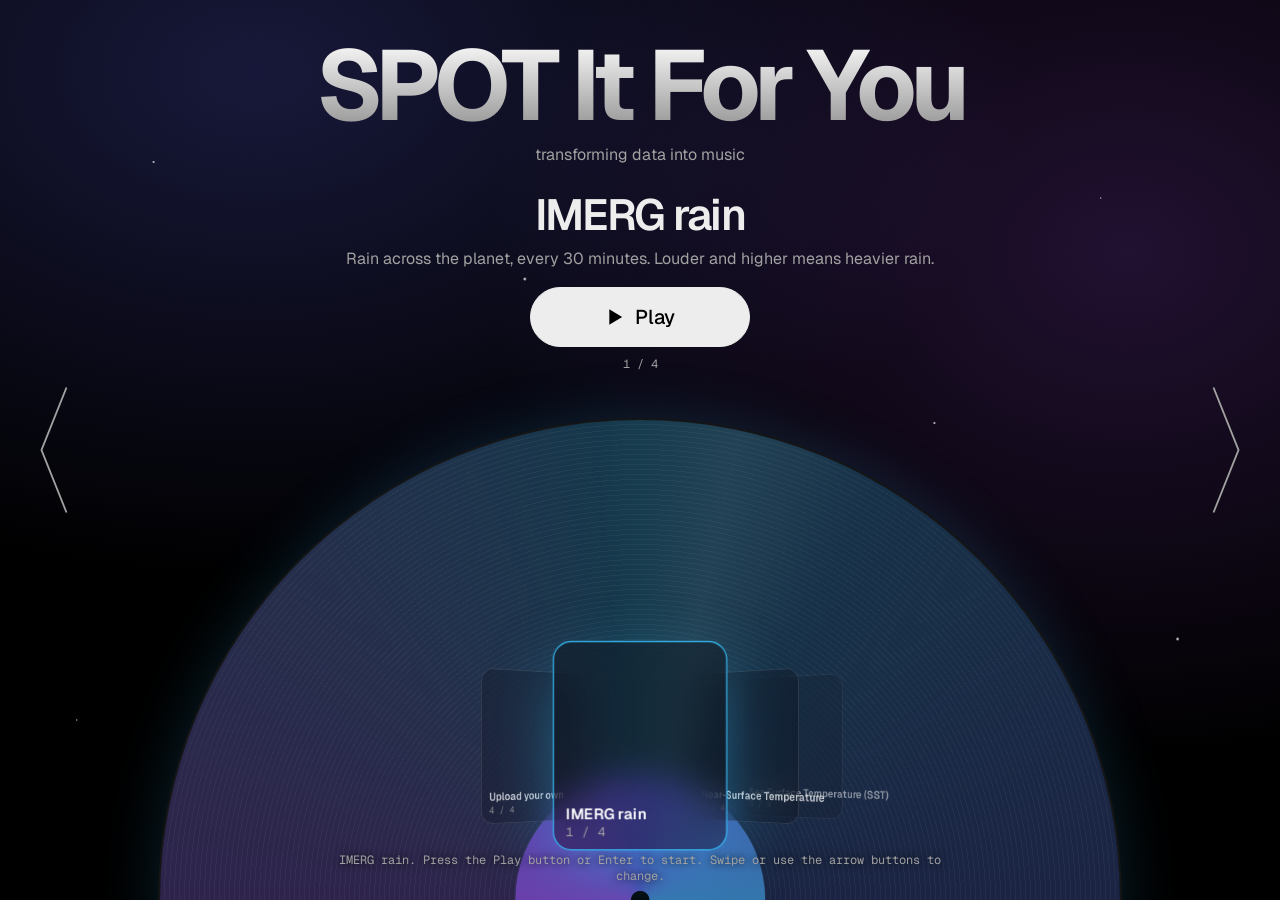
==== index.html @ 0029b4b9 "carousel" ====
<!DOCTYPE html>
<html lang="en">
<head>
<meta charset="utf-8">
<meta name="viewport" content="width=device-width, initial-scale=1, viewport-fit=cover">
<title>SPOT It For You</title>
<link rel="preconnect" href="https://fonts.googleapis.com">
<link href="https://fonts.googleapis.com/css2?family=Geist:wght@400;500;600;700&family=Geist+Mono:wght@400;500&display=swap" rel="stylesheet">
<link rel="stylesheet" href="style.css">
</head>
<body>
<div class="sky" aria-hidden="true"></div>
<div class="glow" aria-hidden="true"></div>

<!-- Title and preset name live in ONE block, so they always scale together -->
<div id="top" class="top">
  <header class="head">
    <h1>SPOT It For You</h1>
    <p class="tag">transforming data into music</p>
    <h2 id="pTitle"></h2>
  </header>
  <section id="blurb" class="blurb" aria-label="Selected preset">
    <p id="pDesc"></p>
    <button id="start" type="button" class="btn pri big"><svg width="20" height="20" viewBox="0 0 14 14" fill="currentColor" aria-hidden="true"><path d="M3 1.5v11l9-5.5z"/></svg> Play</button>
    <p class="mono" id="pIdx"></p>
  </section>

  <!-- Only shown on the last card (Upload your own) -->
  <section id="source" class="src glass" aria-label="Your own data">
    <select id="preset" hidden></select>
    <label for="videoUrl">Video link</label>
    <input id="videoUrl" type="url" placeholder="assets/video.mp4">
    <label for="file">Or a file</label>
    <input id="file" type="file" accept="video/*">
    <details><summary>Legends</summary><div id="legendRows"></div><button id="addLegend" type="button" class="btn">Add legend</button></details>
    <button id="load" type="button" class="btn pri">Load</button>
  </section>
</div>

<button id="prev" type="button" class="arrow l" aria-label="Previous preset"><svg viewBox="0 0 40 120" aria-hidden="true"><polyline points="30,10 10,60 30,110"/></svg></button>
<button id="next" type="button" class="arrow r" aria-label="Next preset"><svg viewBox="0 0 40 120" aria-hidden="true"><polyline points="10,10 30,60 10,110"/></svg></button>

<div id="flow" class="flow" role="group" aria-label="Presets"></div>

<!-- Desktop: .panel is invisible to layout (display: contents), children sit at the sides.
     Phone: .panel is the one scrolling area under the frozen title. -->
<div id="panel" class="panel">

  <section class="stage" aria-label="Player">
    <div class="art">
      <figure><figcaption class="mono">What the sound hears</figcaption>
        <canvas id="map" role="img" aria-label="Grid of detected values, described in the information card"></canvas></figure>
      <figure><figcaption class="mono">Source</figcaption>
        <div class="vwrap"><video id="video" muted playsinline></video>
          <div id="vtop" class="ov dim"></div><div id="vbot" class="ov dim"></div><div id="vcol" class="ov"></div></div></figure>
    </div>
    <input id="seek" type="range" min="0" max="1000" value="0" aria-label="Seek in video">
    <div class="ctl">
      <button id="back" type="button" class="btn" aria-label="Back to the menu">&larr; Back</button>
      <button id="key" type="button" class="btn">Sound key</button>
      <button id="play" type="button" class="btn pri" disabled><svg width="14" height="14" viewBox="0 0 14 14" fill="currentColor" aria-hidden="true"><path d="M3 1.5v11l9-5.5z"/></svg> Play</button>
      <button id="describe" type="button" class="btn">Describe</button>
    </div>
  </section>

  <!-- Phone only: visible copy of the status text, scrolls with the page -->
  <p id="liveVis" class="mono" aria-hidden="true"></p>

  <!-- Left: settings (slides away while music plays) -->
  <aside id="config" class="side slide glass" aria-label="Settings">
    <h3 class="mono">Settings</h3>
    <label for="mode">Bands</label><select id="mode"></select>
    <label for="rate">Speed</label><select id="rate"><option value="0.5">Slow</option><option value="1" selected>Normal</option><option value="2">Fast</option></select>
    <label for="volume">Volume</label><input id="volume" type="range" min="0" max="1" step="0.05" value="0.7">
    <label for="notes">Most notes per column</label><input id="notes" type="number" min="1" max="5">
    <label class="check"><input id="invert" type="checkbox"> Flip pitch</label>
  </aside>

  <!-- Right: legend first, then information (slides away while music plays) -->
  <div class="side rcol slide">
    <aside id="info-legends" class="glass card" aria-label="Legend"><h3 class="mono">Legend</h3><div id="legendView"></div></aside>
    <aside id="info" class="glass card" aria-label="Information">
      <section id="info-now"><h3 class="mono">Now</h3><p id="now">Nothing yet</p></section>
      <section id="info-stats"><h3 class="mono">This sweep</h3><p id="stats">Not analysed yet.</p></section>
      <section id="info-bands"><h3 class="mono">Bands</h3>
        <table><caption class="sr">Latest sweep, by latitude band</caption><tbody id="bandTable"></tbody></table></section>
    </aside>
  </div>

</div>

<div class="disc" aria-hidden="true"><div class="spin"><span class="label"></span></div></div>
<div id="live" role="status" aria-live="polite">Not loaded yet.</div>

<script src="config.js"></script>
<script src="app.js"></script>
</body>
</html>
---- style.css ----
/* Global variables: change the look here. --a --b --c follow the legend. --pulse and --pi follow the pixel playing. */
:root{
  --bg:#000;--fg:#ededed;--mute:#a1a1a1;--line:#2a2a2a;--glass:rgba(6,6,10,.32);
  --a:#38bdf8;--b:#6366f1;--c:#a855f7;--pulse:var(--a);--pi:0;
  --s1:4px;--s2:8px;--s3:16px;--s4:24px;--radius:6px;--side-w:270px;--disc-w:75vw;--disc-speed:40s;--disc-speed-play:14s;
  --title-size:clamp(34px,min(9vw,15vh),130px);--slide:.8s;--ease:cubic-bezier(.22,1,.36,1);--stage-top:24vh;--panel-top:96px;
  --font:"Geist","Geist Sans",Inter,ui-sans-serif,system-ui,sans-serif;--mono:"Geist Mono",ui-monospace,Menlo,monospace}
*{box-sizing:border-box}
[hidden]{display:none!important}
html,body{height:100%;margin:0;overflow:hidden}
body{background:var(--bg);color:var(--fg);font:14px/1.5 var(--font);-webkit-font-smoothing:antialiased}
p,h1,h2,h3,figure{margin:0}
.mono{font-family:var(--mono);font-size:12px;color:var(--mute)}
.sr{position:absolute;left:-9999px}
:focus-visible{outline:2px solid var(--a);outline-offset:2px}

.sky{position:fixed;inset:0;z-index:0;background:
  radial-gradient(1.5px 1.5px at 12% 18%,#fff,transparent),radial-gradient(1px 1px at 27% 62%,#fff,transparent),
  radial-gradient(2px 2px at 41% 31%,#fff,transparent),radial-gradient(1px 1px at 58% 12%,#fff,transparent),
  radial-gradient(1.5px 1.5px at 73% 47%,#fff,transparent),radial-gradient(1px 1px at 86% 22%,#fff,transparent),
  radial-gradient(2px 2px at 92% 71%,#fff,transparent),radial-gradient(1px 1px at 6% 80%,#fff,transparent),
  radial-gradient(1.5px 1.5px at 64% 83%,#fff,transparent),radial-gradient(1px 1px at 35% 90%,#fff,transparent),
  radial-gradient(60vw 40vw at 20% 8%,color-mix(in srgb,var(--b) 24%,transparent),transparent),
  radial-gradient(50vw 40vw at 88% 28%,color-mix(in srgb,var(--c) 20%,transparent),transparent),var(--bg)}
/* flashes with the color and strength of the pixel that is playing */
.glow{position:fixed;inset:0;z-index:1;pointer-events:none;background:radial-gradient(90vw 70vh at 50% 100%,var(--pulse),transparent 70%);opacity:calc(var(--pi) * .6);transition:opacity .2s}

/* ===== TITLE BLOCK: app name + preset name + description in one box ===== */
.panel{display:contents}
.top{position:fixed;top:50%;left:0;right:0;z-index:4;display:flex;flex-direction:column;align-items:center;text-align:center;padding:0 var(--s3);pointer-events:none;transform:translateY(-50%);transition:top var(--slide) var(--ease),transform var(--slide) var(--ease)}
/* playing: pin to the top with head room (the menu is vertically centered) */
.playing .top{top:calc(max(28px,4vh) + env(safe-area-inset-top,0px));transform:none}
.top>*{pointer-events:auto}
.head h1{font-size:var(--title-size);white-space:nowrap;line-height:1;font-weight:700;letter-spacing:-.06em;background:linear-gradient(180deg,#fff,#8f8f8f);-webkit-background-clip:text;background-clip:text;color:transparent;transition:font-size var(--slide) var(--ease)}
.head .tag{margin-top:var(--s2);color:var(--mute);font-size:clamp(13px,1.5vw,16px);max-height:3em;transition:opacity .4s,max-height var(--slide) var(--ease),margin var(--slide)}
.head h2{margin-top:var(--s4);font-size:clamp(22px,min(3.4vw,6vh),48px);font-weight:600;letter-spacing:-.04em;line-height:1.1;transition:font-size var(--slide) var(--ease),margin var(--slide) var(--ease),opacity .5s,transform .5s var(--ease)}
.blurb{width:min(640px,86vw);margin:var(--s1) auto 0;max-height:22em;overflow:hidden;padding:4px;transition:opacity .5s,max-height var(--slide) var(--ease),transform .5s var(--ease),margin var(--slide)}
.blurb #pDesc{color:var(--mute);font-size:clamp(13px,1.5vw,16px)}
.blurb #pIdx{margin-top:var(--s2)}
.btn.big{height:60px;min-width:220px;padding:0 36px;margin-top:var(--s3);border-radius:999px;font-size:20px;display:inline-flex;align-items:center;justify-content:center;gap:10px}
body.upload .btn.big{display:none}
.top.swap h2,.top.swap .blurb{opacity:0;transform:translateY(8px)}
/* while playing: the title block shrinks, description + big button vanish */
.playing .head h1{font-size:30px}
.playing .head .tag{opacity:0;max-height:0;margin:0}
.playing .head h2{font-size:26px;margin-top:var(--s1)}
.playing .blurb{opacity:0;max-height:0;margin:0;padding:0;visibility:hidden;transition:opacity .4s,max-height var(--slide) var(--ease),visibility 0s linear .5s}

kbd{font:12px var(--mono);border:1px solid var(--line);border-radius:var(--s1);padding:1px 6px;margin:0 var(--s1);background:#0a0a0a;color:var(--fg)}

.arrow{position:fixed;top:50%;z-index:4;width:56px;height:150px;padding:0;border:0;background:none;color:var(--mute);cursor:pointer;transform:translateY(-50%);transition:color .2s,transform .3s var(--ease),opacity .5s}
.arrow svg{width:100%;height:100%;fill:none;stroke:currentColor;stroke-width:1.5}
.arrow.l{left:2vw}.arrow.r{right:2vw}
.arrow:hover{color:var(--a);background:none}
.arrow.l:hover{transform:translate(-8px,-50%)}.arrow.r:hover{transform:translate(8px,-50%)}
.playing .arrow{opacity:0;visibility:hidden;pointer-events:none}

/* ===== GLASS CARDS (tighter spacing, more opaque) ===== */
.glass{background:var(--glass);backdrop-filter:blur(18px);-webkit-backdrop-filter:blur(18px);border:1px solid rgba(255,255,255,.08);border-radius:12px}
/* side panels: vertically centered, cropped to the screen, scrollable */
.side{position:fixed;top:50%;z-index:4;width:var(--side-w);display:flex;flex-direction:column;gap:6px;padding:12px;max-height:calc(100vh - 190px);max-height:calc(100dvh - 190px);overflow-y:auto;overscroll-behavior:contain;scrollbar-width:thin}
.rcol{padding:0;background:none;gap:var(--s2);right:var(--s4)}
#config{left:var(--s4);--from:-120%}
.rcol{--from:120%}
.slide{transform:translate(var(--from),-50%);opacity:0;visibility:hidden;transition:transform var(--slide) var(--ease),opacity var(--slide) var(--ease),visibility 0s linear var(--slide)}
.playing .slide{transform:translate(0,-50%);opacity:1;visibility:visible;transition-delay:.15s,.15s,0s}
/* music running: settings, legend and info slide away so the glow is clear. Paused: they slide back. */
.playing.running .slide{transform:translate(var(--from),-50%);opacity:0;visibility:hidden;transition-delay:0s,0s,var(--slide)}
.card{padding:12px;flex-shrink:0}
.card section{margin-bottom:var(--s1)}
.card section:last-child{margin-bottom:0}
.card h3,#config h3{font-weight:500;margin-bottom:var(--s1)}
table{width:100%;border-collapse:collapse}
th,td{border-top:1px solid var(--line);padding:3px 0;text-align:left;vertical-align:top;font-size:12px}
th{padding-right:var(--s2);color:var(--mute);font-weight:500;white-space:nowrap}
.orig{width:100%;max-height:44px;object-fit:contain;display:block;border:1px solid var(--line);border-radius:var(--radius);margin-top:var(--s1);background:#000}
.strip{width:100%;height:16px;display:block;margin-top:var(--s1)}
#legendView p{font-size:12px;color:var(--mute);margin-top:var(--s1)}

/* upload card lives inside the title block, so the whole group is centered together */
.src{display:none;width:min(520px,86vw);margin-top:var(--s4);padding:var(--s3);text-align:left}
body.upload:not(.playing) .src{display:block}
body.upload:not(.playing) .top{max-height:100dvh;overflow-y:auto}

label{display:block;color:var(--mute);font-size:12px;margin-top:6px}
input,select,button{font:inherit;color:var(--fg);background:#0a0a0a;border:1px solid var(--line);border-radius:var(--radius);height:36px;padding:0 var(--s2);transition:border-color .15s,background .15s}
select,input[type=url],input[type=text],input[type=number],input[type=file]{width:100%}
input[type=file]{padding:6px var(--s2);font-size:12px}
input[type=range]{padding:0;border:0;height:20px;background:none;accent-color:var(--a);width:100%}
input[type=checkbox]{height:auto;width:auto;accent-color:var(--a);margin-right:var(--s2)}
.check{display:flex;align-items:center}
select:hover,input:hover,.btn:hover{border-color:#6b6b6b}
.btn{cursor:pointer;font-weight:500;padding:0 var(--s3)}
.btn:hover{background:#1a1a1a}
.btn:disabled{opacity:.4;cursor:default}
.pri{background:#ededed;color:#000;border-color:#ededed}
.pri:hover{background:#fff;border-color:#fff}
details{border:1px solid var(--line);border-radius:var(--radius);padding:var(--s2);margin:var(--s2) 0}
summary{cursor:pointer;color:var(--mute);font-size:12px}
.legend{display:grid;grid-template-columns:1fr 1fr;gap:var(--s1) var(--s2);margin-top:var(--s2);padding-top:var(--s2);border-top:1px solid var(--line)}
.legend label{margin:0}
.legend .f.wide,.legend button{grid-column:1/-1}
.legend input,.legend select{height:30px;font-size:12px}
#load{width:100%;margin-top:var(--s2)}

.stage{position:fixed;left:50%;top:50%;z-index:1;width:min(calc(100vw - 2 * (var(--side-w) + 56px)),820px);transform:translate(-50%,calc(-50% + 55vh)) scale(.92);opacity:0;visibility:hidden;
  transition:transform var(--slide) var(--ease),opacity var(--slide) var(--ease),visibility 0s linear var(--slide)}
.playing .stage{z-index:5;transform:translate(-50%,-50%);opacity:1;visibility:visible;transition-delay:.1s,.1s,0s}
.art{display:grid;grid-template-columns:3fr 2fr;gap:var(--s3);align-items:start}
figcaption{margin-bottom:var(--s1)}
video,canvas{width:100%;display:block;background:#000;border:1px solid var(--line);border-radius:var(--radius)}
canvas{image-rendering:pixelated}
.vwrap{position:relative}
.ov{position:absolute;display:none;pointer-events:none}
#vcol{border:3px solid var(--pulse);border-radius:2px}
.dim{background:rgba(0,0,0,.65)}
#seek{margin-top:var(--s3)}
.ctl{display:flex;align-items:center;justify-content:center;gap:var(--s2);margin-top:var(--s2)}
#play{min-width:120px;display:inline-flex;align-items:center;justify-content:center;gap:var(--s2)}

.disc{position:fixed;left:50%;bottom:0;z-index:2;width:var(--disc-w);aspect-ratio:1;transform:translate(-50%,50%);border-radius:50%}
.spin{position:absolute;inset:0;border-radius:50%;animation:spin var(--disc-speed) linear infinite;
  background:conic-gradient(from 30deg,transparent 0 40%,rgba(255,255,255,.09) 45%,transparent 50% 90%,rgba(255,255,255,.06) 95%,transparent),
  repeating-radial-gradient(circle,rgba(255,255,255,.04) 0 1px,transparent 1px 5px),
  conic-gradient(color-mix(in srgb,var(--a) 28%,#050508),color-mix(in srgb,var(--b) 24%,#050508),color-mix(in srgb,var(--c) 28%,#050508),color-mix(in srgb,var(--a) 28%,#050508));
  box-shadow:0 0 0 2px #151515,0 0 60px color-mix(in srgb,var(--a) 18%,transparent);transition:box-shadow .8s}
.playing .spin{animation-duration:var(--disc-speed-play);transition:box-shadow .2s;
  box-shadow:0 0 0 2px var(--pulse),0 0 calc(70px + var(--pi) * 230px) color-mix(in srgb,var(--pulse) 75%,transparent),0 0 280px color-mix(in srgb,var(--b) 35%,transparent)}
.label{position:absolute;left:50%;top:50%;width:26%;aspect-ratio:1;transform:translate(-50%,-50%);border-radius:50%;
  background:radial-gradient(circle,#000 0 5%,transparent 5.5%),conic-gradient(color-mix(in srgb,var(--b) 70%,#000),color-mix(in srgb,var(--a) 70%,#000),color-mix(in srgb,var(--c) 70%,#000),color-mix(in srgb,var(--b) 70%,#000))}
@keyframes spin{to{transform:rotate(360deg)}}
@media (prefers-reduced-motion:reduce){.spin{animation:none}*{transition-duration:.01s!important}}
#liveVis{display:none}
#live{position:fixed;left:50%;bottom:var(--s3);z-index:6;transform:translateX(-50%);max-width:70vw;text-align:center;font:12px var(--mono);color:var(--mute);text-shadow:0 0 8px #000}

/* ===== PHONE ===== */
@media (max-width:760px){
  :root{--title-size:10vw;--disc-w:125vw;--panel-top:104px}   /* disc = 125% of the screen width */
  .head h2{margin-top:var(--s3);font-size:clamp(22px,6.5vw,30px)}
  .head .tag,.blurb #pDesc{font-size:14px}
  .playing .head h1{font-size:22px}
  .playing .head h2{font-size:20px}
  .btn.big{height:64px;min-width:70vw;font-size:20px}

  /* arrows: smaller, down at disc level */
  .arrow{top:auto;bottom:12vw;width:40px;height:90px;transform:none}
  .arrow.l{left:3vw}.arrow.r{right:3vw}
  .arrow.l:hover,.arrow.r:hover{transform:none}

  .src{width:88vw;margin-top:var(--s3)}

  /* the ONE scrolling area. Background and title stay frozen.
     Order: player, status text, legend, settings, info. */
  .panel{display:flex;flex-direction:column;gap:var(--s2);position:fixed;z-index:5;left:0;right:0;top:var(--panel-top);bottom:0;
    overflow-y:auto;-webkit-overflow-scrolling:touch;padding:var(--s2) var(--s3) 50vh;
    visibility:hidden;opacity:0;transition:opacity .5s,visibility 0s linear .5s}
  .playing .panel{visibility:visible;opacity:1;transition-delay:.1s,0s}
  .panel .stage,.panel .side{position:static;width:auto;max-height:none;overflow:visible;transform:none!important;opacity:1!important;visibility:inherit!important;transition:none}
  .rcol{display:contents}
  .stage{order:0}#liveVis{order:1}#info-legends{order:2}#config{order:3}#info{order:4}
  .art{grid-template-columns:1fr}

  /* status text: the fixed footer becomes a screen-reader-only region, a visible copy scrolls with the page */
  #live{width:1px;height:1px;overflow:hidden;clip-path:inset(50%);white-space:nowrap;max-width:none}
  #liveVis{display:block;text-align:center;padding:var(--s2) 0}

  /* controls: Back top-left, Play centered, Sound key left, Describe right */
  #back{position:fixed;top:calc(max(12px,1.5vh) + env(safe-area-inset-top,0px));left:12px;z-index:7;height:32px;padding:0 12px;font-size:13px}
  .ctl{display:grid;grid-template-columns:1fr auto 1fr;gap:var(--s2);align-items:center}
  .ctl .btn{height:44px;padding:0 12px}
  #key{justify-self:end}#describe{justify-self:start}
  #play{height:56px;min-width:120px}
}


/* ===== COVERFLOW MENU ===== */
:root{--title-size:clamp(34px,min(8vw,11vh),100px)}
body:not(.playing) .top{top:max(18px,4vh);transform:none}
body.upload:not(.playing) .top{top:50%;transform:translateY(-50%)}   /* upload form stays centered */

.flow{position:fixed;left:0;right:0;bottom:6vh;height:190px;z-index:3;perspective:1100px;pointer-events:none;
  transition:opacity .5s,transform var(--slide) var(--ease),visibility 0s}
.playing .flow,body.upload:not(.playing) .flow{opacity:0;visibility:hidden;transform:translateY(40px)}

.cf{position:absolute;left:50%;top:0;width:150px;height:180px;margin-left:-75px;padding:8px;
  display:flex;flex-direction:column;text-align:left;color:#fff;cursor:pointer;pointer-events:auto;
  background:var(--glass);backdrop-filter:blur(14px);-webkit-backdrop-filter:blur(14px);
  border:1px solid rgba(255,255,255,.14);border-radius:16px;
  transition:transform .7s var(--ease),opacity .5s,border-color .3s,box-shadow .3s}
.cf:hover{background:var(--glass)}
.cf .cover{display:block;flex:1;border-radius:10px;
  background:radial-gradient(circle at 30% 25%,rgba(255,255,255,.35),transparent 45%),
             conic-gradient(from 200deg,var(--c1),var(--c2),var(--c3),var(--c1))}
.cf .lab{display:block;padding:8px 2px 0}
.cf strong{display:block;font-size:13px;font-weight:600;line-height:1.2;
  white-space:nowrap;overflow:hidden;text-overflow:ellipsis}
.cf small{display:block;font:11px var(--mono);color:var(--mute)}
.cf.on{border-color:var(--a);box-shadow:0 20px 60px -10px color-mix(in srgb,var(--a) 50%,transparent)}

@media (max-width:760px){
  .flow{bottom:16vw;height:150px}
  .cf{width:120px;height:145px;margin-left:-60px}
}
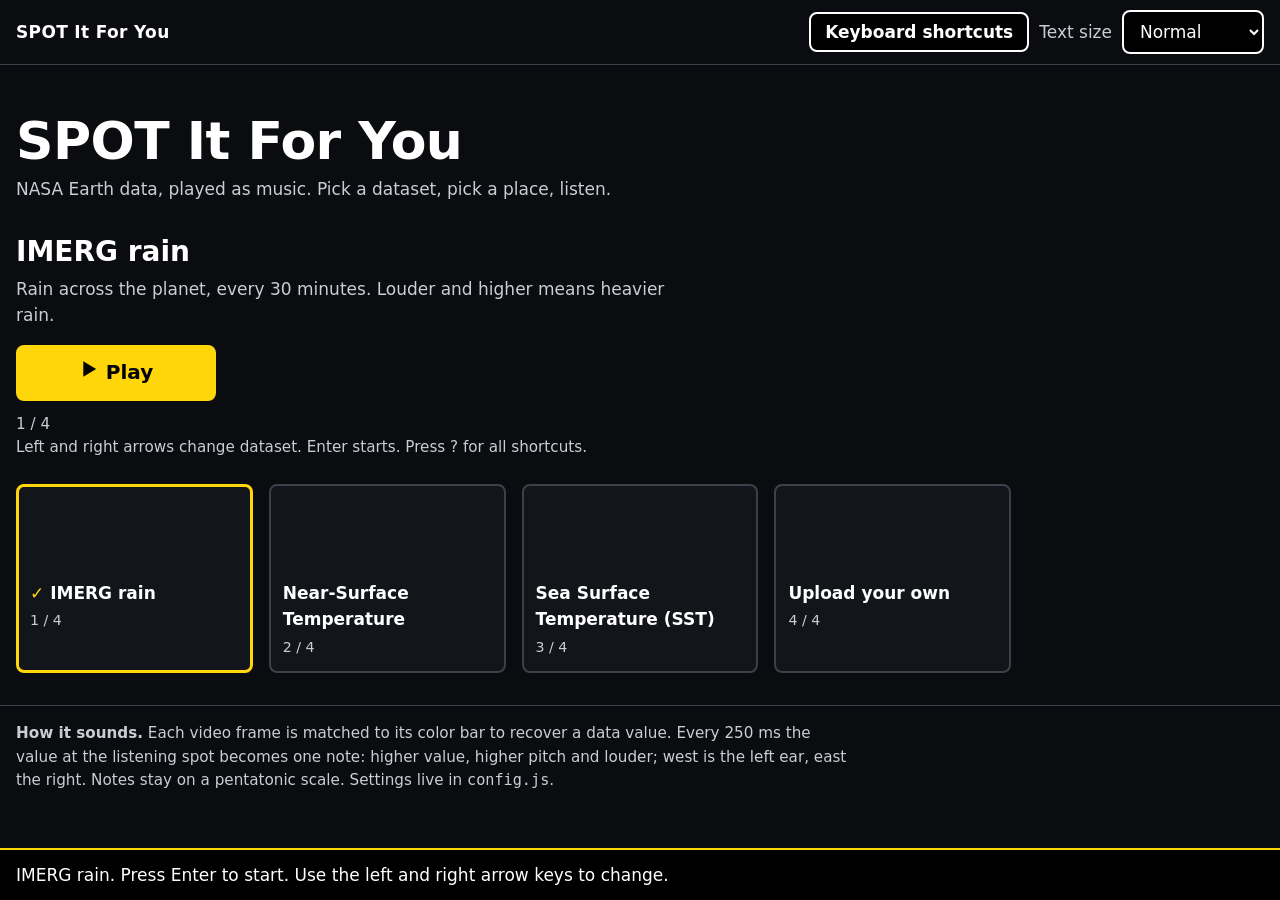
==== commit b7714635: "last updateeeee" ====
--- a/index.html
+++ b/index.html
@@ -4,95 +4,159 @@
 <meta charset="utf-8">
 <meta name="viewport" content="width=device-width, initial-scale=1, viewport-fit=cover">
 <title>SPOT It For You</title>
-<link rel="preconnect" href="https://fonts.googleapis.com">
-<link href="https://fonts.googleapis.com/css2?family=Geist:wght@400;500;600;700&family=Geist+Mono:wght@400;500&display=swap" rel="stylesheet">
 <link rel="stylesheet" href="style.css">
 </head>
 <body>
-<div class="sky" aria-hidden="true"></div>
-<div class="glow" aria-hidden="true"></div>
+<a class="skip" href="#main">Skip to main content</a>
+<div class="bar">
+  <span class="brand">SPOT It For You</span>
+  <div class="tools">
+    <button id="helpBtn" type="button" class="btn sm" aria-keyshortcuts="?">Keyboard shortcuts</button>
+    <label for="size">Text size</label>
+    <select id="size"><option value="100">Normal</option><option value="125">Large</option><option value="150">Extra large</option><option value="175">Largest</option></select>
+  </div>
+</div>
 
-<!-- Title and preset name live in ONE block, so they always scale together -->
+<main id="main" class="wrap">
 <div id="top" class="top">
   <header class="head">
     <h1>SPOT It For You</h1>
-    <p class="tag">transforming data into music</p>
+    <p class="tag">NASA Earth data, played as music. Pick a dataset, pick a place, listen.</p>
     <h2 id="pTitle"></h2>
   </header>
   <section id="blurb" class="blurb" aria-label="Selected preset">
     <p id="pDesc"></p>
-    <button id="start" type="button" class="btn pri big"><svg width="20" height="20" viewBox="0 0 14 14" fill="currentColor" aria-hidden="true"><path d="M3 1.5v11l9-5.5z"/></svg> Play</button>
+    <button id="start" type="button" class="btn pri big"><svg width="20" height="20" viewBox="0 0 14 14" fill="currentColor" aria-hidden="true"><path d="M3 1.5v11l9-5.5z"/></svg> <span id="startLabel">Play</span></button>
     <p class="mono" id="pIdx"></p>
+    <p class="mono">Left and right arrows change dataset. Enter starts. Press ? for all shortcuts.</p>
   </section>
 
-  <!-- Only shown on the last card (Upload your own) -->
-  <section id="source" class="src glass" aria-label="Your own data">
+  <section id="source" class="src glass" aria-label="Upload your own data">
     <select id="preset" hidden></select>
-    <label for="videoUrl">Video link</label>
-    <input id="videoUrl" type="url" placeholder="assets/video.mp4">
-    <label for="file">Or a file</label>
-    <input id="file" type="file" accept="video/*">
-    <details><summary>Legends</summary><div id="legendRows"></div><button id="addLegend" type="button" class="btn">Add legend</button></details>
-    <button id="load" type="button" class="btn pri">Load</button>
+    <h3>Your own data</h3>
+    <label for="file">Video (MP4)</label>
+    <input id="file" type="file" accept="video/mp4,.mp4">
+    <label for="legendFile">Legend image: a picture of the color bar (PNG, JPG, WebP)</label>
+    <input id="legendFile" type="file" accept="image/png,image/jpeg,image/webp,image/gif">
+    <label for="upLabel">What do the colors show?</label>
+    <input id="upLabel" type="text" placeholder="For example: Temperature in Celsius">
+    <div class="two">
+      <div><label for="upMin">Lowest value</label><input id="upMin" type="number" step="any" value="0"></div>
+      <div><label for="upMax">Highest value</label><input id="upMax" type="number" step="any" value="100"></div>
+    </div>
+    <label for="upDir">Where is the lowest value on the color bar?</label>
+    <select id="upDir">
+      <option value="horizontal-lowleft">Left end</option>
+      <option value="horizontal-lowright">Right end</option>
+      <option value="vertical-lowbottom">Bottom end</option>
+      <option value="vertical-lowtop">Top end</option>
+    </select>
+    <details><summary>More</summary>
+      <label for="upScale">Scale</label>
+      <select id="upScale"><option value="linear">Linear</option><option value="log">Logarithmic</option></select>
+    </details>
+    <div class="row">
+      <button id="load" type="button" class="btn pri">Load and continue</button>
+      <button id="cancelForm" type="button" class="btn">Cancel</button>
+    </div>
   </section>
 </div>
-
-<button id="prev" type="button" class="arrow l" aria-label="Previous preset"><svg viewBox="0 0 40 120" aria-hidden="true"><polyline points="30,10 10,60 30,110"/></svg></button>
-<button id="next" type="button" class="arrow r" aria-label="Next preset"><svg viewBox="0 0 40 120" aria-hidden="true"><polyline points="10,10 30,60 10,110"/></svg></button>
+</main>
 
 <div id="flow" class="flow" role="group" aria-label="Presets"></div>
 
-<!-- Desktop: .panel is invisible to layout (display: contents), children sit at the sides.
-     Phone: .panel is the one scrolling area under the frozen title. -->
 <div id="panel" class="panel">
 
   <section class="stage" aria-label="Player">
-    <div class="art">
-      <figure><figcaption class="mono">What the sound hears</figcaption>
-        <canvas id="map" role="img" aria-label="Grid of detected values, described in the information card"></canvas></figure>
-      <figure><figcaption class="mono">Source</figcaption>
-        <div class="vwrap"><video id="video" muted playsinline></video>
-          <div id="vtop" class="ov dim"></div><div id="vbot" class="ov dim"></div><div id="vcol" class="ov"></div></div></figure>
+    <div class="topline">
+      <h2 class="ptitle" id="pTitle2"></h2>
+      <button id="back" type="button" class="btn sm" aria-label="Back to the menu" aria-keyshortcuts="Escape">&larr; Menu <kbd>Esc</kbd></button>
     </div>
+    <figure class="mapfig"><figcaption class="sr">Map. Click it, or focus it and press the arrow keys, to move the listening spot.</figcaption>
+      <canvas id="map" tabindex="0" role="application" aria-label="Listening spot. Use the arrow keys to move it. Press M from anywhere to focus the map."></canvas></figure>
+    <section id="info-now" class="readout"><h3 class="sr">Now</h3><p id="now">Nothing yet</p></section>
     <input id="seek" type="range" min="0" max="1000" value="0" aria-label="Seek in video">
     <div class="ctl">
-      <button id="back" type="button" class="btn" aria-label="Back to the menu">&larr; Back</button>
-      <button id="key" type="button" class="btn">Sound key</button>
-      <button id="play" type="button" class="btn pri" disabled><svg width="14" height="14" viewBox="0 0 14 14" fill="currentColor" aria-hidden="true"><path d="M3 1.5v11l9-5.5z"/></svg> Play</button>
-      <button id="describe" type="button" class="btn">Describe</button>
+      <button id="play" type="button" class="btn pri" disabled aria-keyshortcuts="Space"><svg width="14" height="14" viewBox="0 0 14 14" fill="currentColor" aria-hidden="true"><path d="M3 1.5v11l9-5.5z"/></svg> Play</button>
+      <button id="key" type="button" class="btn" aria-keyshortcuts="K">Sound key <kbd>K</kbd></button>
+      <button id="describe" type="button" class="btn" aria-keyshortcuts="D">Describe <kbd>D</kbd></button>
     </div>
   </section>
 
-  <!-- Phone only: visible copy of the status text, scrolls with the page -->
   <p id="liveVis" class="mono" aria-hidden="true"></p>
 
-  <!-- Left: settings (slides away while music plays) -->
-  <aside id="config" class="side slide glass" aria-label="Settings">
-    <h3 class="mono">Settings</h3>
-    <label for="mode">Bands</label><select id="mode"></select>
-    <label for="rate">Speed</label><select id="rate"><option value="0.5">Slow</option><option value="1" selected>Normal</option><option value="2">Fast</option></select>
-    <label for="volume">Volume</label><input id="volume" type="range" min="0" max="1" step="0.05" value="0.7">
-    <label for="notes">Most notes per column</label><input id="notes" type="number" min="1" max="5">
-    <label class="check"><input id="invert" type="checkbox"> Flip pitch</label>
-  </aside>
+  <div class="rail">
+    <figure class="card"><figcaption>Source video</figcaption>
+      <div class="vwrap"><video id="video" muted playsinline></video>
+        <div id="vtop" class="ov dim"></div><div id="vbot" class="ov dim"></div><div id="vcol" class="ov"></div></div></figure>
 
-  <!-- Right: legend first, then information (slides away while music plays) -->
-  <div class="side rcol slide">
-    <aside id="info-legends" class="glass card" aria-label="Legend"><h3 class="mono">Legend</h3><div id="legendView"></div></aside>
+    <aside id="config" class="glass card" aria-label="Settings">
+      <h3>Settings</h3>
+      <label for="target">Listen to</label>
+      <select id="target">
+        <option value="spot">One place, as long as the video plays</option>
+        <option value="map">The whole map, sweeping west to east</option>
+      </select>
+      <div id="spotOpts">
+        <label for="place">Place</label><select id="place"></select>
+      </div>
+      <div id="mapOpts" hidden>
+        <label for="mode">Bands</label><select id="mode"></select>
+        <label for="notes">Most notes per column</label><input id="notes" type="number" min="1" max="5">
+      </div>
+      <label for="rate">Speed</label><select id="rate"><option value="0.5">Slow</option><option value="1" selected>Normal</option><option value="2">Fast</option></select>
+      <label for="volume">Volume</label><input id="volume" type="range" min="0" max="1" step="0.05" value="0.7">
+      <label class="check"><input id="invert" type="checkbox"> Flip pitch</label>
+    </aside>
+
+    <aside id="info-legends" class="glass card" aria-label="Legend"><h3>Legend</h3><div id="legendView"></div></aside>
     <aside id="info" class="glass card" aria-label="Information">
-      <section id="info-now"><h3 class="mono">Now</h3><p id="now">Nothing yet</p></section>
-      <section id="info-stats"><h3 class="mono">This sweep</h3><p id="stats">Not analysed yet.</p></section>
-      <section id="info-bands"><h3 class="mono">Bands</h3>
-        <table><caption class="sr">Latest sweep, by latitude band</caption><tbody id="bandTable"></tbody></table></section>
+      <section id="info-stats"><h3>This frame</h3><p id="stats">Not analysed yet.</p></section>
+      <section id="info-bands"><h3>Bands</h3>
+        <table><caption class="sr">Latest frame, by latitude band</caption><tbody id="bandTable"></tbody></table></section>
     </aside>
   </div>
-
 </div>
 
-<div class="disc" aria-hidden="true"><div class="spin"><span class="label"></span></div></div>
+<footer class="foot">
+  <p><strong>How it sounds.</strong> Each video frame is matched to its color bar to recover a data value. Every 250 ms the value at the listening spot becomes one note: higher value, higher pitch and louder; west is the left ear, east the right. Notes stay on a pentatonic scale. Settings live in <code>config.js</code>.</p>
+</footer>
+
 <div id="live" role="status" aria-live="polite">Not loaded yet.</div>
+
+<dialog id="help" aria-labelledby="helpTitle">
+  <h2 id="helpTitle">Keyboard shortcuts</h2>
+  <table>
+    <caption class="sr">Shortcuts</caption>
+    <tbody>
+      <tr><th scope="row" colspan="2" class="grp">Menu</th></tr>
+      <tr><td><kbd>&larr;</kbd> <kbd>&rarr;</kbd></td><td>Previous or next dataset</td></tr>
+      <tr><td><kbd>1</kbd> to <kbd>4</kbd></td><td>Jump to a dataset</td></tr>
+      <tr><td><kbd>Enter</kbd> or <kbd>Space</kbd></td><td>Open the player</td></tr>
+      <tr><th scope="row" colspan="2" class="grp">Player</th></tr>
+      <tr><td><kbd>Space</kbd></td><td>Play or pause</td></tr>
+      <tr><td><kbd>&larr;</kbd> <kbd>&rarr;</kbd></td><td>Seek 5 seconds</td></tr>
+      <tr><td><kbd>R</kbd></td><td>Restart from the beginning</td></tr>
+      <tr><td><kbd>K</kbd></td><td>Play the sound key</td></tr>
+      <tr><td><kbd>D</kbd></td><td>Describe this moment</td></tr>
+      <tr><td><kbd>V</kbd></td><td>Switch between one place and whole map</td></tr>
+      <tr><td><kbd>N</kbd> / <kbd>Shift</kbd>+<kbd>N</kbd></td><td>Next or previous named place</td></tr>
+      <tr><td><kbd>I</kbd></td><td>Flip pitch</td></tr>
+      <tr><td><kbd>[</kbd> <kbd>]</kbd></td><td>Slower or faster (restarts playback)</td></tr>
+      <tr><td><kbd>-</kbd> <kbd>=</kbd></td><td>Volume down or up</td></tr>
+      <tr><td><kbd>Esc</kbd></td><td>Back to the menu</td></tr>
+      <tr><th scope="row" colspan="2" class="grp">Map</th></tr>
+      <tr><td><kbd>M</kbd></td><td>Focus the map</td></tr>
+      <tr><td>Arrow keys</td><td>Move the spot 5 degrees (map focused)</td></tr>
+      <tr><td>Click or tap</td><td>Place the spot</td></tr>
+      <tr><td><kbd>?</kbd></td><td>Open or close this list</td></tr>
+    </tbody>
+  </table>
+  <button id="helpClose" type="button" class="btn pri">Close</button>
+</dialog>
 
 <script src="config.js"></script>
 <script src="app.js"></script>
+<script src="ui.js"></script>
 </body>
-</html>+</html>
--- a/style.css
+++ b/style.css
@@ -1,203 +1,118 @@
-/* Global variables: change the look here. --a --b --c follow the legend. --pulse and --pi follow the pixel playing. */
-:root{
-  --bg:#000;--fg:#ededed;--mute:#a1a1a1;--line:#2a2a2a;--glass:rgba(6,6,10,.32);
-  --a:#38bdf8;--b:#6366f1;--c:#a855f7;--pulse:var(--a);--pi:0;
-  --s1:4px;--s2:8px;--s3:16px;--s4:24px;--radius:6px;--side-w:270px;--disc-w:75vw;--disc-speed:40s;--disc-speed-play:14s;
-  --title-size:clamp(34px,min(9vw,15vh),130px);--slide:.8s;--ease:cubic-bezier(.22,1,.36,1);--stage-top:24vh;--panel-top:96px;
-  --font:"Geist","Geist Sans",Inter,ui-sans-serif,system-ui,sans-serif;--mono:"Geist Mono",ui-monospace,Menlo,monospace}
+/* SPOT It For You. High contrast, text first. Tokens live in :root; --pulse follows the pixel playing. */
+:root{--bg:#0a0c0f;--fg:#fff;--mute:#c9ced6;--line:#3a414b;--panel:#12161b;--accent:#ffd60a;--on-accent:#000;
+  --a:#ffd60a;--b:#fff;--c:#fff;--pulse:#ffd60a;--pi:0;--gap:16px;--radius:8px;
+  --font:system-ui,-apple-system,"Segoe UI",Roboto,Arial,sans-serif;--mono:ui-monospace,SFMono-Regular,Menlo,Consolas,monospace}
 *{box-sizing:border-box}
 [hidden]{display:none!important}
-html,body{height:100%;margin:0;overflow:hidden}
-body{background:var(--bg);color:var(--fg);font:14px/1.5 var(--font);-webkit-font-smoothing:antialiased}
+html{font-size:100%}
+body{margin:0;background:var(--bg);color:var(--fg);font:1.0625rem/1.55 var(--font);padding-bottom:5.5rem}
 p,h1,h2,h3,figure{margin:0}
-.mono{font-family:var(--mono);font-size:12px;color:var(--mute)}
 .sr{position:absolute;left:-9999px}
-:focus-visible{outline:2px solid var(--a);outline-offset:2px}
+.skip{position:absolute;left:8px;top:-60px;background:var(--accent);color:var(--on-accent);padding:8px 14px;border-radius:var(--radius);z-index:30;font-weight:700}
+.skip:focus{top:8px}
+:focus-visible{outline:3px solid var(--accent);outline-offset:3px}
+.mono{color:var(--mute);font-size:.95rem}
+code,kbd{font-family:var(--mono)}
+kbd{display:inline-block;min-width:1.6em;padding:0 .4em;border:1px solid var(--mute);border-bottom-width:2px;border-radius:4px;font-size:.85em;text-align:center;background:#000}
+.btn kbd{margin-left:6px}
 
-.sky{position:fixed;inset:0;z-index:0;background:
-  radial-gradient(1.5px 1.5px at 12% 18%,#fff,transparent),radial-gradient(1px 1px at 27% 62%,#fff,transparent),
-  radial-gradient(2px 2px at 41% 31%,#fff,transparent),radial-gradient(1px 1px at 58% 12%,#fff,transparent),
-  radial-gradient(1.5px 1.5px at 73% 47%,#fff,transparent),radial-gradient(1px 1px at 86% 22%,#fff,transparent),
-  radial-gradient(2px 2px at 92% 71%,#fff,transparent),radial-gradient(1px 1px at 6% 80%,#fff,transparent),
-  radial-gradient(1.5px 1.5px at 64% 83%,#fff,transparent),radial-gradient(1px 1px at 35% 90%,#fff,transparent),
-  radial-gradient(60vw 40vw at 20% 8%,color-mix(in srgb,var(--b) 24%,transparent),transparent),
-  radial-gradient(50vw 40vw at 88% 28%,color-mix(in srgb,var(--c) 20%,transparent),transparent),var(--bg)}
-/* flashes with the color and strength of the pixel that is playing */
-.glow{position:fixed;inset:0;z-index:1;pointer-events:none;background:radial-gradient(90vw 70vh at 50% 100%,var(--pulse),transparent 70%);opacity:calc(var(--pi) * .6);transition:opacity .2s}
+/* top bar */
+.bar{display:flex;justify-content:space-between;align-items:center;gap:12px;flex-wrap:wrap;padding:10px var(--gap);max-width:1680px;margin:0 auto;border-bottom:1px solid var(--line)}
+.brand{font-weight:700;letter-spacing:.02em}
+.tools{display:flex;align-items:center;gap:10px;flex-wrap:wrap}
+.tools label{margin:0;font-weight:400;color:var(--mute)}
+.tools select{width:auto}
+.playing .bar{border-bottom:0}
 
-/* ===== TITLE BLOCK: app name + preset name + description in one box ===== */
-.panel{display:contents}
-.top{position:fixed;top:50%;left:0;right:0;z-index:4;display:flex;flex-direction:column;align-items:center;text-align:center;padding:0 var(--s3);pointer-events:none;transform:translateY(-50%);transition:top var(--slide) var(--ease),transform var(--slide) var(--ease)}
-/* playing: pin to the top with head room (the menu is vertically centered) */
-.playing .top{top:calc(max(28px,4vh) + env(safe-area-inset-top,0px));transform:none}
-.top>*{pointer-events:auto}
-.head h1{font-size:var(--title-size);white-space:nowrap;line-height:1;font-weight:700;letter-spacing:-.06em;background:linear-gradient(180deg,#fff,#8f8f8f);-webkit-background-clip:text;background-clip:text;color:transparent;transition:font-size var(--slide) var(--ease)}
-.head .tag{margin-top:var(--s2);color:var(--mute);font-size:clamp(13px,1.5vw,16px);max-height:3em;transition:opacity .4s,max-height var(--slide) var(--ease),margin var(--slide)}
-.head h2{margin-top:var(--s4);font-size:clamp(22px,min(3.4vw,6vh),48px);font-weight:600;letter-spacing:-.04em;line-height:1.1;transition:font-size var(--slide) var(--ease),margin var(--slide) var(--ease),opacity .5s,transform .5s var(--ease)}
-.blurb{width:min(640px,86vw);margin:var(--s1) auto 0;max-height:22em;overflow:hidden;padding:4px;transition:opacity .5s,max-height var(--slide) var(--ease),transform .5s var(--ease),margin var(--slide)}
-.blurb #pDesc{color:var(--mute);font-size:clamp(13px,1.5vw,16px)}
-.blurb #pIdx{margin-top:var(--s2)}
-.btn.big{height:60px;min-width:220px;padding:0 36px;margin-top:var(--s3);border-radius:999px;font-size:20px;display:inline-flex;align-items:center;justify-content:center;gap:10px}
-body.upload .btn.big{display:none}
-.top.swap h2,.top.swap .blurb{opacity:0;transform:translateY(8px)}
-/* while playing: the title block shrinks, description + big button vanish */
-.playing .head h1{font-size:30px}
-.playing .head .tag{opacity:0;max-height:0;margin:0}
-.playing .head h2{font-size:26px;margin-top:var(--s1)}
-.playing .blurb{opacity:0;max-height:0;margin:0;padding:0;visibility:hidden;transition:opacity .4s,max-height var(--slide) var(--ease),visibility 0s linear .5s}
+.wrap{max-width:1680px;margin:0 auto;padding:0 var(--gap)}
+.head{padding-top:clamp(16px,4vw,48px)}
+.head h1{font-size:clamp(2rem,5vw,3.25rem);line-height:1.1;letter-spacing:-.01em}
+.head .tag{color:var(--mute);margin-top:6px;max-width:40rem}
+.head h2{margin-top:calc(var(--gap)*2);font-size:1.75rem;line-height:1.2}
+.blurb{margin-top:8px;max-width:42rem}
+.blurb #pDesc{color:var(--mute)}
+.blurb #pIdx{margin-top:12px}
+.btn.big{margin-top:var(--gap);height:56px;min-width:200px;font-size:1.25rem}
+.playing .top,.playing #flow,.playing .foot{display:none}
+body.form:not(.playing) .blurb,body.form:not(.playing) #flow{display:none}
 
-kbd{font:12px var(--mono);border:1px solid var(--line);border-radius:var(--s1);padding:1px 6px;margin:0 var(--s1);background:#0a0a0a;color:var(--fg)}
+/* menu cards */
+.flow{max-width:1680px;margin:calc(var(--gap)*1.5) auto 0;padding:0 var(--gap);display:grid;grid-template-columns:repeat(auto-fill,minmax(220px,1fr));gap:var(--gap)}
+.cf{display:flex;flex-direction:column;gap:10px;text-align:left;padding:12px;color:var(--fg);background:var(--panel);border:2px solid var(--line);border-radius:var(--radius);cursor:pointer;font:inherit}
+.cf:hover{border-color:#fff}
+.cf.on{border:3px solid var(--accent);padding:11px}
+.cf .cover{display:block;height:72px;border-radius:4px}
+.cf strong{display:block;font-size:1.0625rem}
+.cf.on strong::before{content:"\2713  ";color:var(--accent)}
+.cf small{color:var(--mute)}
 
-.arrow{position:fixed;top:50%;z-index:4;width:56px;height:150px;padding:0;border:0;background:none;color:var(--mute);cursor:pointer;transform:translateY(-50%);transition:color .2s,transform .3s var(--ease),opacity .5s}
-.arrow svg{width:100%;height:100%;fill:none;stroke:currentColor;stroke-width:1.5}
-.arrow.l{left:2vw}.arrow.r{right:2vw}
-.arrow:hover{color:var(--a);background:none}
-.arrow.l:hover{transform:translate(-8px,-50%)}.arrow.r:hover{transform:translate(8px,-50%)}
-.playing .arrow{opacity:0;visibility:hidden;pointer-events:none}
+/* panels, forms */
+.glass,.card{background:var(--panel);border:1px solid var(--line);border-radius:var(--radius)}
+.card{padding:var(--gap)}
+.card section+section{margin-top:var(--gap)}
+h3{font-size:1.125rem;margin-bottom:8px}
+table{width:100%;border-collapse:collapse}
+th,td{border-top:1px solid var(--line);padding:6px 0;text-align:left;vertical-align:top}
+th{padding-right:12px;white-space:nowrap}
+.orig{width:100%;max-height:56px;object-fit:contain;display:block;margin-top:8px;background:#000;border:1px solid var(--line)}
+.strip{width:100%;height:24px;display:block;margin-top:8px}
+#legendView p,.hint{color:var(--mute);margin-top:8px}
+.src{display:none;max-width:34rem;margin-top:var(--gap);padding:var(--gap)}
+body.form:not(.playing) .src{display:block}
+.src .two{display:grid;grid-template-columns:1fr 1fr;gap:var(--gap)}
+.src .row{display:flex;gap:var(--gap);margin-top:var(--gap)}
+.src #load{flex:1}
+label{display:block;margin-top:12px;font-weight:600}
+input,select,button{font:inherit;color:var(--fg);background:#000;border:2px solid #fff;border-radius:var(--radius);min-height:44px;padding:6px 12px}
+select,input[type=text],input[type=number],input[type=file]{width:100%}
+input[type=range]{width:100%;padding:0;border:0;background:none;accent-color:var(--accent);min-height:32px}
+input[type=checkbox]{width:24px;height:24px;min-height:0;accent-color:var(--accent);margin-right:10px}
+.check{display:flex;align-items:center}
+.btn{cursor:pointer;font-weight:700;padding:6px 18px}
+.btn.sm{min-height:40px;padding:4px 14px;font-weight:600}
+.btn:hover{background:#262b33}
+.btn:disabled{opacity:.5;cursor:not-allowed;border-style:dashed}
+.pri{background:var(--accent);color:var(--on-accent);border-color:var(--accent)}
+.pri:hover{background:#fff;border-color:#fff}
+details{border:1px solid var(--line);border-radius:var(--radius);padding:8px;margin-top:12px}
+summary{cursor:pointer;font-weight:600}
 
-/* ===== GLASS CARDS (tighter spacing, more opaque) ===== */
-.glass{background:var(--glass);backdrop-filter:blur(18px);-webkit-backdrop-filter:blur(18px);border:1px solid rgba(255,255,255,.08);border-radius:12px}
-/* side panels: vertically centered, cropped to the screen, scrollable */
-.side{position:fixed;top:50%;z-index:4;width:var(--side-w);display:flex;flex-direction:column;gap:6px;padding:12px;max-height:calc(100vh - 190px);max-height:calc(100dvh - 190px);overflow-y:auto;overscroll-behavior:contain;scrollbar-width:thin}
-.rcol{padding:0;background:none;gap:var(--s2);right:var(--s4)}
-#config{left:var(--s4);--from:-120%}
-.rcol{--from:120%}
-.slide{transform:translate(var(--from),-50%);opacity:0;visibility:hidden;transition:transform var(--slide) var(--ease),opacity var(--slide) var(--ease),visibility 0s linear var(--slide)}
-.playing .slide{transform:translate(0,-50%);opacity:1;visibility:visible;transition-delay:.15s,.15s,0s}
-/* music running: settings, legend and info slide away so the glow is clear. Paused: they slide back. */
-.playing.running .slide{transform:translate(var(--from),-50%);opacity:0;visibility:hidden;transition-delay:0s,0s,var(--slide)}
-.card{padding:12px;flex-shrink:0}
-.card section{margin-bottom:var(--s1)}
-.card section:last-child{margin-bottom:0}
-.card h3,#config h3{font-weight:500;margin-bottom:var(--s1)}
-table{width:100%;border-collapse:collapse}
-th,td{border-top:1px solid var(--line);padding:3px 0;text-align:left;vertical-align:top;font-size:12px}
-th{padding-right:var(--s2);color:var(--mute);font-weight:500;white-space:nowrap}
-.orig{width:100%;max-height:44px;object-fit:contain;display:block;border:1px solid var(--line);border-radius:var(--radius);margin-top:var(--s1);background:#000}
-.strip{width:100%;height:16px;display:block;margin-top:var(--s1)}
-#legendView p{font-size:12px;color:var(--mute);margin-top:var(--s1)}
-
-/* upload card lives inside the title block, so the whole group is centered together */
-.src{display:none;width:min(520px,86vw);margin-top:var(--s4);padding:var(--s3);text-align:left}
-body.upload:not(.playing) .src{display:block}
-body.upload:not(.playing) .top{max-height:100dvh;overflow-y:auto}
-
-label{display:block;color:var(--mute);font-size:12px;margin-top:6px}
-input,select,button{font:inherit;color:var(--fg);background:#0a0a0a;border:1px solid var(--line);border-radius:var(--radius);height:36px;padding:0 var(--s2);transition:border-color .15s,background .15s}
-select,input[type=url],input[type=text],input[type=number],input[type=file]{width:100%}
-input[type=file]{padding:6px var(--s2);font-size:12px}
-input[type=range]{padding:0;border:0;height:20px;background:none;accent-color:var(--a);width:100%}
-input[type=checkbox]{height:auto;width:auto;accent-color:var(--a);margin-right:var(--s2)}
-.check{display:flex;align-items:center}
-select:hover,input:hover,.btn:hover{border-color:#6b6b6b}
-.btn{cursor:pointer;font-weight:500;padding:0 var(--s3)}
-.btn:hover{background:#1a1a1a}
-.btn:disabled{opacity:.4;cursor:default}
-.pri{background:#ededed;color:#000;border-color:#ededed}
-.pri:hover{background:#fff;border-color:#fff}
-details{border:1px solid var(--line);border-radius:var(--radius);padding:var(--s2);margin:var(--s2) 0}
-summary{cursor:pointer;color:var(--mute);font-size:12px}
-.legend{display:grid;grid-template-columns:1fr 1fr;gap:var(--s1) var(--s2);margin-top:var(--s2);padding-top:var(--s2);border-top:1px solid var(--line)}
-.legend label{margin:0}
-.legend .f.wide,.legend button{grid-column:1/-1}
-.legend input,.legend select{height:30px;font-size:12px}
-#load{width:100%;margin-top:var(--s2)}
-
-.stage{position:fixed;left:50%;top:50%;z-index:1;width:min(calc(100vw - 2 * (var(--side-w) + 56px)),820px);transform:translate(-50%,calc(-50% + 55vh)) scale(.92);opacity:0;visibility:hidden;
-  transition:transform var(--slide) var(--ease),opacity var(--slide) var(--ease),visibility 0s linear var(--slide)}
-.playing .stage{z-index:5;transform:translate(-50%,-50%);opacity:1;visibility:visible;transition-delay:.1s,.1s,0s}
-.art{display:grid;grid-template-columns:3fr 2fr;gap:var(--s3);align-items:start}
-figcaption{margin-bottom:var(--s1)}
-video,canvas{width:100%;display:block;background:#000;border:1px solid var(--line);border-radius:var(--radius)}
-canvas{image-rendering:pixelated}
+/* player: the map takes about 70 percent of the width, everything else sits in a rail */
+.panel{display:none;max-width:1680px;margin:0 auto;padding:0 var(--gap);gap:var(--gap);grid-template-columns:minmax(0,7fr) minmax(300px,3fr);align-items:start}
+.playing .panel{display:grid}
+.stage{grid-column:1}
+.rail{grid-column:2;display:flex;flex-direction:column;gap:var(--gap)}
+.topline{display:flex;justify-content:space-between;align-items:center;gap:var(--gap);margin-bottom:10px}
+.ptitle{font-size:1.375rem;line-height:1.2}
+.mapfig canvas{width:100%;aspect-ratio:2/1;max-height:calc(100vh - 260px);object-fit:contain;display:block;background:#000;border:2px solid var(--line);border-radius:4px;image-rendering:pixelated;cursor:crosshair}
+.mapfig canvas:focus-visible{outline-offset:2px}
+.readout{margin-top:10px;padding:10px 14px;border-left:4px solid var(--pulse);background:var(--panel);border-radius:0 var(--radius) var(--radius) 0}
+.readout #now{font-size:1.25rem;line-height:1.4}
+figcaption{font-weight:600;margin-bottom:6px}
+video{width:100%;display:block;background:#000;border:1px solid var(--line);border-radius:4px}
 .vwrap{position:relative}
 .ov{position:absolute;display:none;pointer-events:none}
-#vcol{border:3px solid var(--pulse);border-radius:2px}
+#vcol{border:3px solid var(--pulse);outline:2px solid #fff}
 .dim{background:rgba(0,0,0,.65)}
-#seek{margin-top:var(--s3)}
-.ctl{display:flex;align-items:center;justify-content:center;gap:var(--s2);margin-top:var(--s2)}
-#play{min-width:120px;display:inline-flex;align-items:center;justify-content:center;gap:var(--s2)}
+#seek{margin-top:var(--gap)}
+.ctl{display:flex;flex-wrap:wrap;gap:10px;margin-top:8px}
+#play{min-width:150px;height:56px;font-size:1.25rem;display:inline-flex;align-items:center;justify-content:center;gap:8px}
+#liveVis{display:none}
 
-.disc{position:fixed;left:50%;bottom:0;z-index:2;width:var(--disc-w);aspect-ratio:1;transform:translate(-50%,50%);border-radius:50%}
-.spin{position:absolute;inset:0;border-radius:50%;animation:spin var(--disc-speed) linear infinite;
-  background:conic-gradient(from 30deg,transparent 0 40%,rgba(255,255,255,.09) 45%,transparent 50% 90%,rgba(255,255,255,.06) 95%,transparent),
-  repeating-radial-gradient(circle,rgba(255,255,255,.04) 0 1px,transparent 1px 5px),
-  conic-gradient(color-mix(in srgb,var(--a) 28%,#050508),color-mix(in srgb,var(--b) 24%,#050508),color-mix(in srgb,var(--c) 28%,#050508),color-mix(in srgb,var(--a) 28%,#050508));
-  box-shadow:0 0 0 2px #151515,0 0 60px color-mix(in srgb,var(--a) 18%,transparent);transition:box-shadow .8s}
-.playing .spin{animation-duration:var(--disc-speed-play);transition:box-shadow .2s;
-  box-shadow:0 0 0 2px var(--pulse),0 0 calc(70px + var(--pi) * 230px) color-mix(in srgb,var(--pulse) 75%,transparent),0 0 280px color-mix(in srgb,var(--b) 35%,transparent)}
-.label{position:absolute;left:50%;top:50%;width:26%;aspect-ratio:1;transform:translate(-50%,-50%);border-radius:50%;
-  background:radial-gradient(circle,#000 0 5%,transparent 5.5%),conic-gradient(color-mix(in srgb,var(--b) 70%,#000),color-mix(in srgb,var(--a) 70%,#000),color-mix(in srgb,var(--c) 70%,#000),color-mix(in srgb,var(--b) 70%,#000))}
-@keyframes spin{to{transform:rotate(360deg)}}
-@media (prefers-reduced-motion:reduce){.spin{animation:none}*{transition-duration:.01s!important}}
-#liveVis{display:none}
-#live{position:fixed;left:50%;bottom:var(--s3);z-index:6;transform:translateX(-50%);max-width:70vw;text-align:center;font:12px var(--mono);color:var(--mute);text-shadow:0 0 8px #000}
+.foot{max-width:1680px;margin:calc(var(--gap)*2) auto 0;padding:var(--gap);border-top:1px solid var(--line);color:var(--mute);font-size:.95rem}
+.foot p{max-width:52rem}
+#live{position:fixed;left:0;right:0;bottom:0;z-index:10;padding:12px var(--gap);background:#000;border-top:2px solid var(--accent);font-size:1.0625rem}
 
-/* ===== PHONE ===== */
-@media (max-width:760px){
-  :root{--title-size:10vw;--disc-w:125vw;--panel-top:104px}   /* disc = 125% of the screen width */
-  .head h2{margin-top:var(--s3);font-size:clamp(22px,6.5vw,30px)}
-  .head .tag,.blurb #pDesc{font-size:14px}
-  .playing .head h1{font-size:22px}
-  .playing .head h2{font-size:20px}
-  .btn.big{height:64px;min-width:70vw;font-size:20px}
+dialog{max-width:36rem;width:calc(100% - 32px);color:var(--fg);background:var(--panel);border:2px solid #fff;border-radius:var(--radius);padding:var(--gap) calc(var(--gap)*1.5)}
+dialog::backdrop{background:rgba(0,0,0,.8)}
+dialog h2{font-size:1.375rem;margin-bottom:8px}
+dialog .grp{padding-top:14px;color:var(--accent);border-top:0}
+dialog td:first-child{white-space:nowrap;padding-right:16px}
+dialog .btn{margin-top:var(--gap)}
 
-  /* arrows: smaller, down at disc level */
-  .arrow{top:auto;bottom:12vw;width:40px;height:90px;transform:none}
-  .arrow.l{left:3vw}.arrow.r{right:3vw}
-  .arrow.l:hover,.arrow.r:hover{transform:none}
-
-  .src{width:88vw;margin-top:var(--s3)}
-
-  /* the ONE scrolling area. Background and title stay frozen.
-     Order: player, status text, legend, settings, info. */
-  .panel{display:flex;flex-direction:column;gap:var(--s2);position:fixed;z-index:5;left:0;right:0;top:var(--panel-top);bottom:0;
-    overflow-y:auto;-webkit-overflow-scrolling:touch;padding:var(--s2) var(--s3) 50vh;
-    visibility:hidden;opacity:0;transition:opacity .5s,visibility 0s linear .5s}
-  .playing .panel{visibility:visible;opacity:1;transition-delay:.1s,0s}
-  .panel .stage,.panel .side{position:static;width:auto;max-height:none;overflow:visible;transform:none!important;opacity:1!important;visibility:inherit!important;transition:none}
-  .rcol{display:contents}
-  .stage{order:0}#liveVis{order:1}#info-legends{order:2}#config{order:3}#info{order:4}
-  .art{grid-template-columns:1fr}
-
-  /* status text: the fixed footer becomes a screen-reader-only region, a visible copy scrolls with the page */
-  #live{width:1px;height:1px;overflow:hidden;clip-path:inset(50%);white-space:nowrap;max-width:none}
-  #liveVis{display:block;text-align:center;padding:var(--s2) 0}
-
-  /* controls: Back top-left, Play centered, Sound key left, Describe right */
-  #back{position:fixed;top:calc(max(12px,1.5vh) + env(safe-area-inset-top,0px));left:12px;z-index:7;height:32px;padding:0 12px;font-size:13px}
-  .ctl{display:grid;grid-template-columns:1fr auto 1fr;gap:var(--s2);align-items:center}
-  .ctl .btn{height:44px;padding:0 12px}
-  #key{justify-self:end}#describe{justify-self:start}
-  #play{height:56px;min-width:120px}
+@media (max-width:900px){
+  .panel{grid-template-columns:1fr}
+  .stage,.rail{grid-column:1}
+  .mapfig canvas{max-height:none}
 }
-
-
-/* ===== COVERFLOW MENU ===== */
-:root{--title-size:clamp(34px,min(8vw,11vh),100px)}
-body:not(.playing) .top{top:max(18px,4vh);transform:none}
-body.upload:not(.playing) .top{top:50%;transform:translateY(-50%)}   /* upload form stays centered */
-
-.flow{position:fixed;left:0;right:0;bottom:6vh;height:190px;z-index:3;perspective:1100px;pointer-events:none;
-  transition:opacity .5s,transform var(--slide) var(--ease),visibility 0s}
-.playing .flow,body.upload:not(.playing) .flow{opacity:0;visibility:hidden;transform:translateY(40px)}
-
-.cf{position:absolute;left:50%;top:0;width:150px;height:180px;margin-left:-75px;padding:8px;
-  display:flex;flex-direction:column;text-align:left;color:#fff;cursor:pointer;pointer-events:auto;
-  background:var(--glass);backdrop-filter:blur(14px);-webkit-backdrop-filter:blur(14px);
-  border:1px solid rgba(255,255,255,.14);border-radius:16px;
-  transition:transform .7s var(--ease),opacity .5s,border-color .3s,box-shadow .3s}
-.cf:hover{background:var(--glass)}
-.cf .cover{display:block;flex:1;border-radius:10px;
-  background:radial-gradient(circle at 30% 25%,rgba(255,255,255,.35),transparent 45%),
-             conic-gradient(from 200deg,var(--c1),var(--c2),var(--c3),var(--c1))}
-.cf .lab{display:block;padding:8px 2px 0}
-.cf strong{display:block;font-size:13px;font-weight:600;line-height:1.2;
-  white-space:nowrap;overflow:hidden;text-overflow:ellipsis}
-.cf small{display:block;font:11px var(--mono);color:var(--mute)}
-.cf.on{border-color:var(--a);box-shadow:0 20px 60px -10px color-mix(in srgb,var(--a) 50%,transparent)}
-
-@media (max-width:760px){
-  .flow{bottom:16vw;height:150px}
-  .cf{width:120px;height:145px;margin-left:-60px}
-}+@media (prefers-reduced-motion:reduce){*{transition:none!important;animation:none!important}}
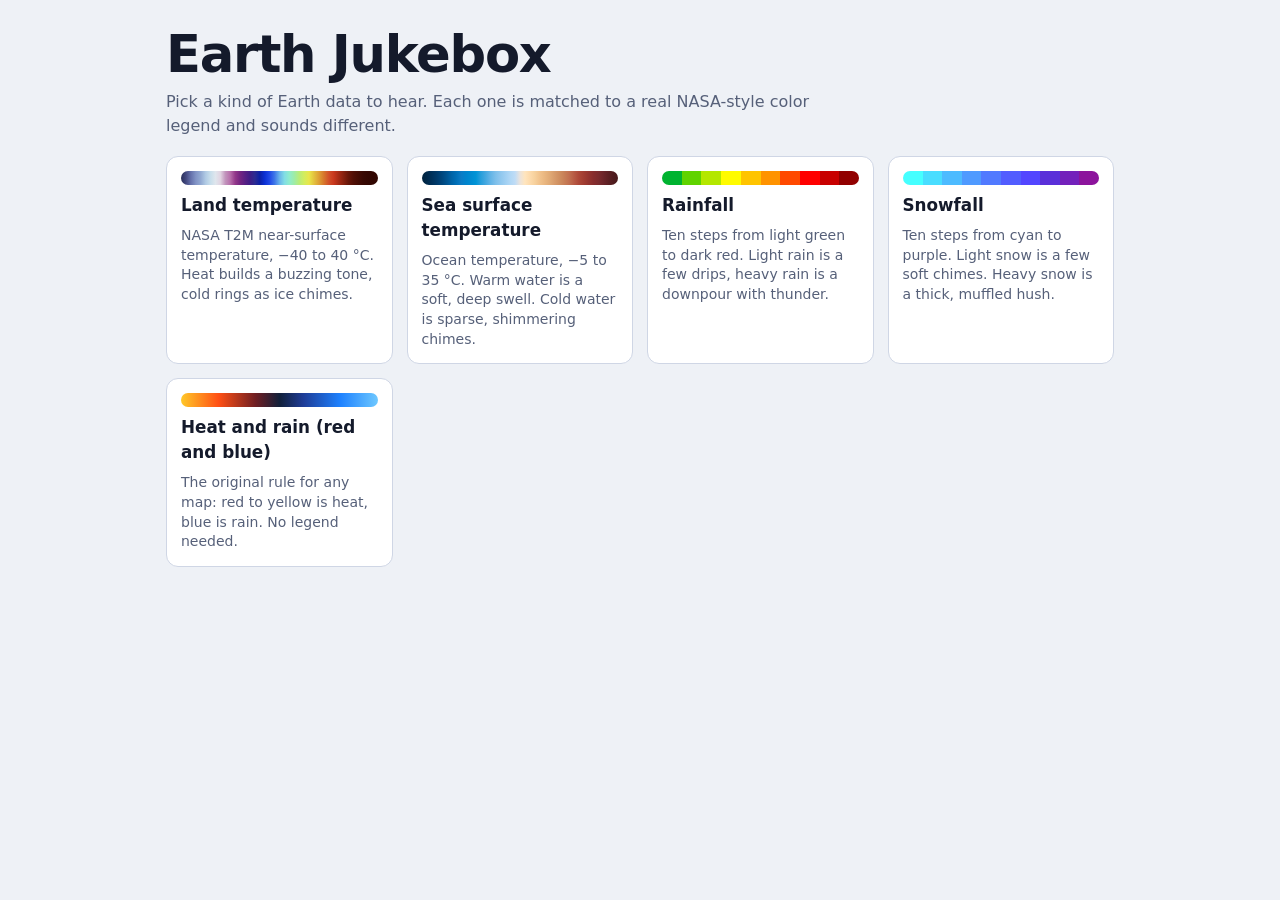
==== commit 17301748: "Add files via upload" ====
--- a/index.html
+++ b/index.html
@@ -1,162 +1,104 @@
-<!DOCTYPE html>
+<!doctype html>
 <html lang="en">
 <head>
 <meta charset="utf-8">
 <meta name="viewport" content="width=device-width, initial-scale=1, viewport-fit=cover">
-<title>SPOT It For You</title>
+<title>Earth Jukebox</title>
 <link rel="stylesheet" href="style.css">
 </head>
 <body>
-<a class="skip" href="#main">Skip to main content</a>
-<div class="bar">
-  <span class="brand">SPOT It For You</span>
-  <div class="tools">
-    <button id="helpBtn" type="button" class="btn sm" aria-keyshortcuts="?">Keyboard shortcuts</button>
-    <label for="size">Text size</label>
-    <select id="size"><option value="100">Normal</option><option value="125">Large</option><option value="150">Extra large</option><option value="175">Largest</option></select>
-  </div>
-</div>
-
-<main id="main" class="wrap">
-<div id="top" class="top">
-  <header class="head">
-    <h1>SPOT It For You</h1>
-    <p class="tag">NASA Earth data, played as music. Pick a dataset, pick a place, listen.</p>
-    <h2 id="pTitle"></h2>
-  </header>
-  <section id="blurb" class="blurb" aria-label="Selected preset">
-    <p id="pDesc"></p>
-    <button id="start" type="button" class="btn pri big"><svg width="20" height="20" viewBox="0 0 14 14" fill="currentColor" aria-hidden="true"><path d="M3 1.5v11l9-5.5z"/></svg> <span id="startLabel">Play</span></button>
-    <p class="mono" id="pIdx"></p>
-    <p class="mono">Left and right arrows change dataset. Enter starts. Press ? for all shortcuts.</p>
+<main>
+  <!-- ---------- Main menu: pick a map type ---------- -->
+  <section id="menu">
+    <h1>Earth Jukebox</h1>
+    <p class="lead">Pick a kind of Earth data to hear. Each one is matched to a real NASA-style color legend and sounds different.</p>
+    <div class="cards" id="menuCards"></div>
+    <!-- Cards are built by app.js from the list in maps.js -->
   </section>
 
-  <section id="source" class="src glass" aria-label="Upload your own data">
-    <select id="preset" hidden></select>
-    <h3>Your own data</h3>
-    <label for="file">Video (MP4)</label>
-    <input id="file" type="file" accept="video/mp4,.mp4">
-    <label for="legendFile">Legend image: a picture of the color bar (PNG, JPG, WebP)</label>
-    <input id="legendFile" type="file" accept="image/png,image/jpeg,image/webp,image/gif">
-    <label for="upLabel">What do the colors show?</label>
-    <input id="upLabel" type="text" placeholder="For example: Temperature in Celsius">
-    <div class="two">
-      <div><label for="upMin">Lowest value</label><input id="upMin" type="number" step="any" value="0"></div>
-      <div><label for="upMax">Highest value</label><input id="upMax" type="number" step="any" value="100"></div>
+  <!-- ---------- The jukebox itself (hidden until a card is chosen) ---------- -->
+  <section id="app" style="display:none">
+    <div class="apphead">
+      <button id="menuBtn">&larr; Menu</button>
+      <h1 id="appTitle">Earth Jukebox</h1>
     </div>
-    <label for="upDir">Where is the lowest value on the color bar?</label>
-    <select id="upDir">
-      <option value="horizontal-lowleft">Left end</option>
-      <option value="horizontal-lowright">Right end</option>
-      <option value="vertical-lowbottom">Bottom end</option>
-      <option value="vertical-lowtop">Top end</option>
-    </select>
-    <details><summary>More</summary>
-      <label for="upScale">Scale</label>
-      <select id="upScale"><option value="linear">Linear</option><option value="log">Logarithmic</option></select>
-    </details>
-    <div class="row">
-      <button id="load" type="button" class="btn pri">Load and continue</button>
-      <button id="cancelForm" type="button" class="btn">Cancel</button>
-    </div>
+
+  <p class="lead">Hot or heavy areas glow into a warm, buzzing tone. Cold or wet areas ring or fall as drops. A line sweeps west to east and plays what it passes over.</p>
+
+  <!-- Scene buttons are created by app.js from the list in scenes.js -->
+  <div class="scenes" id="scenes" role="group" aria-label="Choose a visualization"></div>
+
+  <!-- Two panes side by side: the big SOURCE picture, and the small pixelated grid the app actually analyzes -->
+  <div class="stage">
+    <figure class="pane">
+      <div class="view" id="viewBox">
+        <canvas id="view" width="640" height="320"></canvas>
+        <div class="ph" id="ph"></div>   <!-- sweep line -->
+        <div class="sel" id="sel"></div> <!-- chosen-area box -->
+      </div>
+      <figcaption>Source: your picture or video. The sound comes from the area under the white line or box.</figcaption>
+    </figure>
+    <figure class="pane">
+      <div class="pixrow">
+        <div class="pixbox">
+          <!-- This canvas is only 64×14 real pixels; CSS enlarges it without smoothing so you can see them -->
+          <canvas id="pix" width="64" height="14"></canvas>
+          <div class="ph" id="ph2"></div> <!-- sweep line, mirrored from the source -->
+        </div>
+        <!-- Little bar meter, one bar per grid row: warm = heat, blue = rain -->
+        <div class="mwrap"><canvas id="meter" width="56" height="320"></canvas></div>
+      </div>
+      <figcaption id="pixCap">What the app hears: the whole frame shrunk to a 64 × 14 grid. Each row is a note.</figcaption>
+    </figure>
+  </div>
+
+  <div class="read">
+    <span class="h"><span id="lh">Warm</span> <b id="rh">0%</b></span>
+    <span class="w"><span id="lw">Cold</span> <b id="rw">0%</b></span>
+    <span id="avgWrap"><span id="avgLabel">Average</span> <b id="ra">–</b></span>
+    <span>Tempo <b id="rt">0</b> BPM</span>
+  </div>
+  <!-- Legend strip (temperature mode). The colours are filled in by app.js from legend.js -->
+  <div class="legend" id="legendBox">
+    <div class="legendbar" id="legendBar"></div>
+    <div class="legendticks" id="legendTicks"></div>
+  </div>
+  <p class="cap" id="cap"></p>
+  <p class="cap" id="hint"></p>
+
+  <div class="panel">
+    <div class="f"><label for="dtype">Map type</label><select id="dtype"></select></div>
+    <div class="f"><span>Playback</span><button class="go" id="play" aria-pressed="false">Play</button></div>
+    <div class="f"><label for="mode">Listening mode</label>
+      <select id="mode">
+        <option value="sweep">Sweep across the frame</option>
+        <option value="area">Listen to a chosen area</option>
+      </select></div>
+    <div class="f"><span>Your own frame</span><button id="pick">Load image or video</button><input type="file" id="file" accept="image/*,video/*"></div>
+    <div class="f"><label for="dur">Sweep time: <b id="durO">16 s</b></label><input type="range" id="dur" min="6" max="40" step="1" value="16"></div>
+    <div class="f"><label for="vol">Volume</label><input type="range" id="vol" min="0" max="1" step="0.01" value="0.7"></div>
+  </div>
+
+  <h2>How the sound is made</h2>
+  <dl>
+    <dt>Temperature maps</dt><dd>Each pixel is matched to the closest color on the NASA T2M legend, which gives a temperature from −40 to 40 °C. Warm temperatures feed a pad of two saw waves that gets louder, buzzier, brighter and faster as it heats up. Cold temperatures ring as glassy ice chimes over a bed of wind. Around 5 °C both are silent, so mild areas are the quietest.</dd>
+    <dt>Heat and rain maps</dt><dd>The original rule: red, orange and yellow count as heat and play the same buzzing pad. Blue counts as rain and falls as short drips in a shared reverb.</dd>
+    <dt>Top to bottom</dt><dd>Every row is a note of an A pentatonic scale, north high and south low.</dd>
+    <dt>West to east</dt><dd>The playhead moves across the frame and pans the sound left to right. A quiet drone keeps calm regions from going silent.</dd>
+    <dt>Chosen area</dt><dd>In area mode only the boxed region is analyzed, stretched onto the same grid.</dd>
+    <dt>Real frames</dt><dd>The built-in scenes are stylized stand-ins. Load a frame or clip from NASA’s Earth Information Center to use real data. Colors that are not on the legend, such as grey borders, labels and the grey bars around a small picture, make no sound.</dd>
+  </dl>
+
   </section>
-</div>
 </main>
 
-<div id="flow" class="flow" role="group" aria-label="Presets"></div>
-
-<div id="panel" class="panel">
-
-  <section class="stage" aria-label="Player">
-    <div class="topline">
-      <h2 class="ptitle" id="pTitle2"></h2>
-      <button id="back" type="button" class="btn sm" aria-label="Back to the menu" aria-keyshortcuts="Escape">&larr; Menu <kbd>Esc</kbd></button>
-    </div>
-    <figure class="mapfig"><figcaption class="sr">Map. Click it, or focus it and press the arrow keys, to move the listening spot.</figcaption>
-      <canvas id="map" tabindex="0" role="application" aria-label="Listening spot. Use the arrow keys to move it. Press M from anywhere to focus the map."></canvas></figure>
-    <section id="info-now" class="readout"><h3 class="sr">Now</h3><p id="now">Nothing yet</p></section>
-    <input id="seek" type="range" min="0" max="1000" value="0" aria-label="Seek in video">
-    <div class="ctl">
-      <button id="play" type="button" class="btn pri" disabled aria-keyshortcuts="Space"><svg width="14" height="14" viewBox="0 0 14 14" fill="currentColor" aria-hidden="true"><path d="M3 1.5v11l9-5.5z"/></svg> Play</button>
-      <button id="key" type="button" class="btn" aria-keyshortcuts="K">Sound key <kbd>K</kbd></button>
-      <button id="describe" type="button" class="btn" aria-keyshortcuts="D">Describe <kbd>D</kbd></button>
-    </div>
-  </section>
-
-  <p id="liveVis" class="mono" aria-hidden="true"></p>
-
-  <div class="rail">
-    <figure class="card"><figcaption>Source video</figcaption>
-      <div class="vwrap"><video id="video" muted playsinline></video>
-        <div id="vtop" class="ov dim"></div><div id="vbot" class="ov dim"></div><div id="vcol" class="ov"></div></div></figure>
-
-    <aside id="config" class="glass card" aria-label="Settings">
-      <h3>Settings</h3>
-      <label for="target">Listen to</label>
-      <select id="target">
-        <option value="spot">One place, as long as the video plays</option>
-        <option value="map">The whole map, sweeping west to east</option>
-      </select>
-      <div id="spotOpts">
-        <label for="place">Place</label><select id="place"></select>
-      </div>
-      <div id="mapOpts" hidden>
-        <label for="mode">Bands</label><select id="mode"></select>
-        <label for="notes">Most notes per column</label><input id="notes" type="number" min="1" max="5">
-      </div>
-      <label for="rate">Speed</label><select id="rate"><option value="0.5">Slow</option><option value="1" selected>Normal</option><option value="2">Fast</option></select>
-      <label for="volume">Volume</label><input id="volume" type="range" min="0" max="1" step="0.05" value="0.7">
-      <label class="check"><input id="invert" type="checkbox"> Flip pitch</label>
-    </aside>
-
-    <aside id="info-legends" class="glass card" aria-label="Legend"><h3>Legend</h3><div id="legendView"></div></aside>
-    <aside id="info" class="glass card" aria-label="Information">
-      <section id="info-stats"><h3>This frame</h3><p id="stats">Not analysed yet.</p></section>
-      <section id="info-bands"><h3>Bands</h3>
-        <table><caption class="sr">Latest frame, by latitude band</caption><tbody id="bandTable"></tbody></table></section>
-    </aside>
-  </div>
-</div>
-
-<footer class="foot">
-  <p><strong>How it sounds.</strong> Each video frame is matched to its color bar to recover a data value. Every 250 ms the value at the listening spot becomes one note: higher value, higher pitch and louder; west is the left ear, east the right. Notes stay on a pentatonic scale. Settings live in <code>config.js</code>.</p>
-</footer>
-
-<div id="live" role="status" aria-live="polite">Not loaded yet.</div>
-
-<dialog id="help" aria-labelledby="helpTitle">
-  <h2 id="helpTitle">Keyboard shortcuts</h2>
-  <table>
-    <caption class="sr">Shortcuts</caption>
-    <tbody>
-      <tr><th scope="row" colspan="2" class="grp">Menu</th></tr>
-      <tr><td><kbd>&larr;</kbd> <kbd>&rarr;</kbd></td><td>Previous or next dataset</td></tr>
-      <tr><td><kbd>1</kbd> to <kbd>4</kbd></td><td>Jump to a dataset</td></tr>
-      <tr><td><kbd>Enter</kbd> or <kbd>Space</kbd></td><td>Open the player</td></tr>
-      <tr><th scope="row" colspan="2" class="grp">Player</th></tr>
-      <tr><td><kbd>Space</kbd></td><td>Play or pause</td></tr>
-      <tr><td><kbd>&larr;</kbd> <kbd>&rarr;</kbd></td><td>Seek 5 seconds</td></tr>
-      <tr><td><kbd>R</kbd></td><td>Restart from the beginning</td></tr>
-      <tr><td><kbd>K</kbd></td><td>Play the sound key</td></tr>
-      <tr><td><kbd>D</kbd></td><td>Describe this moment</td></tr>
-      <tr><td><kbd>V</kbd></td><td>Switch between one place and whole map</td></tr>
-      <tr><td><kbd>N</kbd> / <kbd>Shift</kbd>+<kbd>N</kbd></td><td>Next or previous named place</td></tr>
-      <tr><td><kbd>I</kbd></td><td>Flip pitch</td></tr>
-      <tr><td><kbd>[</kbd> <kbd>]</kbd></td><td>Slower or faster (restarts playback)</td></tr>
-      <tr><td><kbd>-</kbd> <kbd>=</kbd></td><td>Volume down or up</td></tr>
-      <tr><td><kbd>Esc</kbd></td><td>Back to the menu</td></tr>
-      <tr><th scope="row" colspan="2" class="grp">Map</th></tr>
-      <tr><td><kbd>M</kbd></td><td>Focus the map</td></tr>
-      <tr><td>Arrow keys</td><td>Move the spot 5 degrees (map focused)</td></tr>
-      <tr><td>Click or tap</td><td>Place the spot</td></tr>
-      <tr><td><kbd>?</kbd></td><td>Open or close this list</td></tr>
-    </tbody>
-  </table>
-  <button id="helpClose" type="button" class="btn pri">Close</button>
-</dialog>
-
-<script src="config.js"></script>
-<script src="app.js"></script>
-<script src="ui.js"></script>
+<!-- Load order matters: each file uses the ones above it. -->
+<script src="js/config.js"></script>
+<script src="js/legend.js"></script>
+<script src="js/maps.js"></script>
+<script src="js/scenes.js"></script>
+<script src="js/analysis.js"></script>
+<script src="js/audio.js"></script>
+<script src="js/app.js"></script>
 </body>
 </html>
--- a/style.css
+++ b/style.css
@@ -1,118 +1,73 @@
-/* SPOT It For You. High contrast, text first. Tokens live in :root; --pulse follows the pixel playing. */
-:root{--bg:#0a0c0f;--fg:#fff;--mute:#c9ced6;--line:#3a414b;--panel:#12161b;--accent:#ffd60a;--on-accent:#000;
-  --a:#ffd60a;--b:#fff;--c:#fff;--pulse:#ffd60a;--pi:0;--gap:16px;--radius:8px;
-  --font:system-ui,-apple-system,"Segoe UI",Roboto,Arial,sans-serif;--mono:ui-monospace,SFMono-Regular,Menlo,Consolas,monospace}
-*{box-sizing:border-box}
-[hidden]{display:none!important}
-html{font-size:100%}
-body{margin:0;background:var(--bg);color:var(--fg);font:1.0625rem/1.55 var(--font);padding-bottom:5.5rem}
-p,h1,h2,h3,figure{margin:0}
-.sr{position:absolute;left:-9999px}
-.skip{position:absolute;left:8px;top:-60px;background:var(--accent);color:var(--on-accent);padding:8px 14px;border-radius:var(--radius);z-index:30;font-weight:700}
-.skip:focus{top:8px}
-:focus-visible{outline:3px solid var(--accent);outline-offset:3px}
-.mono{color:var(--mute);font-size:.95rem}
-code,kbd{font-family:var(--mono)}
-kbd{display:inline-block;min-width:1.6em;padding:0 .4em;border:1px solid var(--mute);border-bottom-width:2px;border-radius:4px;font-size:.85em;text-align:center;background:#000}
-.btn kbd{margin-left:6px}
+/* ---------- Colors: light theme by default, dark theme follows the device ---------- */
+:root{--bg:#eef1f6;--ink:#141a2b;--mut:#566079;--panel:#fff;--line:#cfd6e5;--acc:#5b3fd1;--on:#fff;--hot:#e5482a;--wet:#1f8bf0;color-scheme:light;box-sizing:border-box;padding-top:env(safe-area-inset-top,0px);padding-bottom:env(safe-area-inset-bottom,0px)}
+@media (prefers-color-scheme:dark){:root{--bg:#0b0f1e;--ink:#e7ebf7;--mut:#98a2c2;--panel:#151b31;--line:#29324f;--acc:#a99bff;--on:#120c33;--hot:#ff6a45;--wet:#4aa8ff;color-scheme:dark}}
 
-/* top bar */
-.bar{display:flex;justify-content:space-between;align-items:center;gap:12px;flex-wrap:wrap;padding:10px var(--gap);max-width:1680px;margin:0 auto;border-bottom:1px solid var(--line)}
-.brand{font-weight:700;letter-spacing:.02em}
-.tools{display:flex;align-items:center;gap:10px;flex-wrap:wrap}
-.tools label{margin:0;font-weight:400;color:var(--mute)}
-.tools select{width:auto}
-.playing .bar{border-bottom:0}
+/* ---------- Page basics ---------- */
+html{background:var(--bg)}
+*,*::before,*::after{box-sizing:inherit}
+body{margin:0;background:var(--bg);color:var(--ink);font:16px/1.5 "Avenir Next","Segoe UI",system-ui,sans-serif}
+main{max-width:980px;margin:0 auto;padding:24px 16px 40px}
+h1{font-size:clamp(2rem,6vw,3.2rem);line-height:1.05;margin:0 0 8px;letter-spacing:-.025em}
+h2{font-size:1.1rem;margin:28px 0 8px}
+.lead{max-width:64ch;color:var(--mut);margin:0 0 18px}
 
-.wrap{max-width:1680px;margin:0 auto;padding:0 var(--gap)}
-.head{padding-top:clamp(16px,4vw,48px)}
-.head h1{font-size:clamp(2rem,5vw,3.25rem);line-height:1.1;letter-spacing:-.01em}
-.head .tag{color:var(--mute);margin-top:6px;max-width:40rem}
-.head h2{margin-top:calc(var(--gap)*2);font-size:1.75rem;line-height:1.2}
-.blurb{margin-top:8px;max-width:42rem}
-.blurb #pDesc{color:var(--mute)}
-.blurb #pIdx{margin-top:12px}
-.btn.big{margin-top:var(--gap);height:56px;min-width:200px;font-size:1.25rem}
-.playing .top,.playing #flow,.playing .foot{display:none}
-body.form:not(.playing) .blurb,body.form:not(.playing) #flow{display:none}
+/* ---------- Scene buttons and general controls ---------- */
+.scenes{display:flex;gap:8px;flex-wrap:wrap;margin-bottom:14px}
+button,select{font:inherit;color:var(--ink);background:var(--panel);border:1px solid var(--line);border-radius:8px;padding:8px 12px;cursor:pointer}
+.scenes button[aria-pressed="true"]{border-color:var(--acc);box-shadow:inset 0 0 0 1px var(--acc);font-weight:600} /* selected scene */
+button.go{background:var(--acc);border-color:var(--acc);color:var(--on);font-weight:600}                          /* Play button */
+input[type=range]{width:100%;accent-color:var(--acc)}
+button:focus-visible,select:focus-visible,input:focus-visible{outline:2px solid var(--acc);outline-offset:2px}
+input[type=file]{display:none} /* the real file input is hidden; the "Load" button opens it */
 
-/* menu cards */
-.flow{max-width:1680px;margin:calc(var(--gap)*1.5) auto 0;padding:0 var(--gap);display:grid;grid-template-columns:repeat(auto-fill,minmax(220px,1fr));gap:var(--gap)}
-.cf{display:flex;flex-direction:column;gap:10px;text-align:left;padding:12px;color:var(--fg);background:var(--panel);border:2px solid var(--line);border-radius:var(--radius);cursor:pointer;font:inherit}
-.cf:hover{border-color:#fff}
-.cf.on{border:3px solid var(--accent);padding:11px}
-.cf .cover{display:block;height:72px;border-radius:4px}
-.cf strong{display:block;font-size:1.0625rem}
-.cf.on strong::before{content:"\2713  ";color:var(--accent)}
-.cf small{color:var(--mute)}
+/* ---------- Picture + meter ---------- */
+.stage{display:grid;grid-template-columns:minmax(0,1.8fr) minmax(0,1fr);gap:14px;align-items:start} /* source gets ~2/3 of the width, pixel grid ~1/3 */
+.pane{margin:0}
+.pane figcaption{font-size:.875rem;color:var(--mut);margin-top:6px}
+.pixrow{display:grid;grid-template-columns:1fr 36px;gap:8px}
+.pixbox{position:relative;aspect-ratio:2/1;border-radius:8px;overflow:hidden;border:1px solid var(--line);background:#0c1020}
+.pixbox canvas{display:block;width:100%;height:100%;image-rendering:pixelated} /* pixelated = hard-edged squares, no blur */
+@media (max-width:700px){.stage{grid-template-columns:1fr}.pane+.pane{width:70%}} /* phones: stack, grid still smaller than the source */
+.view{position:relative;aspect-ratio:2/1;background:#0c1020;border-radius:10px;overflow:hidden;border:1px solid var(--line)}
+.view canvas{display:block;width:100%;height:100%}
+.view.drop{outline:3px dashed var(--acc);outline-offset:-6px} /* shown while dragging a file over the picture */
+.ph{position:absolute;top:0;bottom:0;left:0;width:2px;background:#fff;box-shadow:0 0 12px 3px rgba(255,255,255,.8);display:none} /* sweep line */
+.sel{display:none;position:absolute;border:2px solid #fff;box-shadow:0 0 0 999px rgba(0,0,0,.5);pointer-events:none;left:30%;top:25%;width:40%;height:50%} /* chosen area; the big shadow dims everything outside it */
+.view.area{cursor:crosshair;touch-action:none}
+.view.area .sel{display:block} /* only visible in area mode */
+.mwrap{position:relative;background:var(--panel);border:1px solid var(--line);border-radius:10px;overflow:hidden}
+.mwrap canvas{position:absolute;inset:0;width:100%;height:100%}
 
-/* panels, forms */
-.glass,.card{background:var(--panel);border:1px solid var(--line);border-radius:var(--radius)}
-.card{padding:var(--gap)}
-.card section+section{margin-top:var(--gap)}
-h3{font-size:1.125rem;margin-bottom:8px}
-table{width:100%;border-collapse:collapse}
-th,td{border-top:1px solid var(--line);padding:6px 0;text-align:left;vertical-align:top}
-th{padding-right:12px;white-space:nowrap}
-.orig{width:100%;max-height:56px;object-fit:contain;display:block;margin-top:8px;background:#000;border:1px solid var(--line)}
-.strip{width:100%;height:24px;display:block;margin-top:8px}
-#legendView p,.hint{color:var(--mute);margin-top:8px}
-.src{display:none;max-width:34rem;margin-top:var(--gap);padding:var(--gap)}
-body.form:not(.playing) .src{display:block}
-.src .two{display:grid;grid-template-columns:1fr 1fr;gap:var(--gap)}
-.src .row{display:flex;gap:var(--gap);margin-top:var(--gap)}
-.src #load{flex:1}
-label{display:block;margin-top:12px;font-weight:600}
-input,select,button{font:inherit;color:var(--fg);background:#000;border:2px solid #fff;border-radius:var(--radius);min-height:44px;padding:6px 12px}
-select,input[type=text],input[type=number],input[type=file]{width:100%}
-input[type=range]{width:100%;padding:0;border:0;background:none;accent-color:var(--accent);min-height:32px}
-input[type=checkbox]{width:24px;height:24px;min-height:0;accent-color:var(--accent);margin-right:10px}
-.check{display:flex;align-items:center}
-.btn{cursor:pointer;font-weight:700;padding:6px 18px}
-.btn.sm{min-height:40px;padding:4px 14px;font-weight:600}
-.btn:hover{background:#262b33}
-.btn:disabled{opacity:.5;cursor:not-allowed;border-style:dashed}
-.pri{background:var(--accent);color:var(--on-accent);border-color:var(--accent)}
-.pri:hover{background:#fff;border-color:#fff}
-details{border:1px solid var(--line);border-radius:var(--radius);padding:8px;margin-top:12px}
-summary{cursor:pointer;font-weight:600}
+/* ---------- Readout, captions, control panel ---------- */
+.read{display:flex;gap:18px;flex-wrap:wrap;margin:10px 0 0;font-variant-numeric:tabular-nums}
+.read b{font-weight:600}
+.read .h{color:var(--hot)}.read .w{color:var(--wet)}
+.cap{font-size:.875rem;color:var(--mut);margin:6px 0 0}
+.panel{margin-top:16px;background:var(--panel);border:1px solid var(--line);border-radius:10px;padding:16px;display:grid;grid-template-columns:repeat(auto-fit,minmax(190px,1fr));gap:16px;align-items:end}
+.f{display:flex;flex-direction:column;gap:6px;min-width:0}
+.f>label,.f>span{font-size:.875rem;color:var(--mut)}
 
-/* player: the map takes about 70 percent of the width, everything else sits in a rail */
-.panel{display:none;max-width:1680px;margin:0 auto;padding:0 var(--gap);gap:var(--gap);grid-template-columns:minmax(0,7fr) minmax(300px,3fr);align-items:start}
-.playing .panel{display:grid}
-.stage{grid-column:1}
-.rail{grid-column:2;display:flex;flex-direction:column;gap:var(--gap)}
-.topline{display:flex;justify-content:space-between;align-items:center;gap:var(--gap);margin-bottom:10px}
-.ptitle{font-size:1.375rem;line-height:1.2}
-.mapfig canvas{width:100%;aspect-ratio:2/1;max-height:calc(100vh - 260px);object-fit:contain;display:block;background:#000;border:2px solid var(--line);border-radius:4px;image-rendering:pixelated;cursor:crosshair}
-.mapfig canvas:focus-visible{outline-offset:2px}
-.readout{margin-top:10px;padding:10px 14px;border-left:4px solid var(--pulse);background:var(--panel);border-radius:0 var(--radius) var(--radius) 0}
-.readout #now{font-size:1.25rem;line-height:1.4}
-figcaption{font-weight:600;margin-bottom:6px}
-video{width:100%;display:block;background:#000;border:1px solid var(--line);border-radius:4px}
-.vwrap{position:relative}
-.ov{position:absolute;display:none;pointer-events:none}
-#vcol{border:3px solid var(--pulse);outline:2px solid #fff}
-.dim{background:rgba(0,0,0,.65)}
-#seek{margin-top:var(--gap)}
-.ctl{display:flex;flex-wrap:wrap;gap:10px;margin-top:8px}
-#play{min-width:150px;height:56px;font-size:1.25rem;display:inline-flex;align-items:center;justify-content:center;gap:8px}
-#liveVis{display:none}
+/* ---------- "How the sound is made" list ---------- */
+dl{display:grid;grid-template-columns:max-content 1fr;gap:6px 16px;margin:0;max-width:72ch}
+dt{font-weight:600}dd{margin:0;color:var(--mut)}
+@media (max-width:560px){dl{grid-template-columns:1fr}dd{margin-bottom:6px}}
 
-.foot{max-width:1680px;margin:calc(var(--gap)*2) auto 0;padding:var(--gap);border-top:1px solid var(--line);color:var(--mute);font-size:.95rem}
-.foot p{max-width:52rem}
-#live{position:fixed;left:0;right:0;bottom:0;z-index:10;padding:12px var(--gap);background:#000;border-top:2px solid var(--accent);font-size:1.0625rem}
+/* ---------- Temperature legend strip ---------- */
+.legend{margin-top:12px;max-width:520px}
+.legendbar{height:14px;border-radius:7px;border:1px solid var(--line)}
+.legendticks{display:flex;justify-content:space-between;font-size:.75rem;color:var(--mut);font-variant-numeric:tabular-nums;margin-top:2px}
 
-dialog{max-width:36rem;width:calc(100% - 32px);color:var(--fg);background:var(--panel);border:2px solid #fff;border-radius:var(--radius);padding:var(--gap) calc(var(--gap)*1.5)}
-dialog::backdrop{background:rgba(0,0,0,.8)}
-dialog h2{font-size:1.375rem;margin-bottom:8px}
-dialog .grp{padding-top:14px;color:var(--accent);border-top:0}
-dialog td:first-child{white-space:nowrap;padding-right:16px}
-dialog .btn{margin-top:var(--gap)}
+/* ---------- Main menu ---------- */
+#menu{padding-top:4px}
+.cards{display:grid;grid-template-columns:repeat(auto-fit,minmax(220px,1fr));gap:14px;margin-top:18px}
+.card{display:flex;flex-direction:column;align-items:stretch;gap:8px;text-align:left;background:var(--panel);
+  border:1px solid var(--line);border-radius:12px;padding:14px;cursor:pointer;font:inherit;color:var(--ink)}
+.card:hover{border-color:var(--acc)}
+.cardbar{display:block;height:14px;border-radius:7px}
+.cardname{font-weight:700;font-size:1.05rem}
+.cardblurb{color:var(--mut);font-size:.875rem;line-height:1.4}
 
-@media (max-width:900px){
-  .panel{grid-template-columns:1fr}
-  .stage,.rail{grid-column:1}
-  .mapfig canvas{max-height:none}
-}
-@media (prefers-reduced-motion:reduce){*{transition:none!important;animation:none!important}}
+/* ---------- App header (shown once a map type is chosen) ---------- */
+.apphead{display:flex;align-items:center;gap:14px;margin-bottom:4px}
+.apphead h1{font-size:clamp(1.5rem,4vw,2.2rem);margin:0}
+#menuBtn{flex:none}
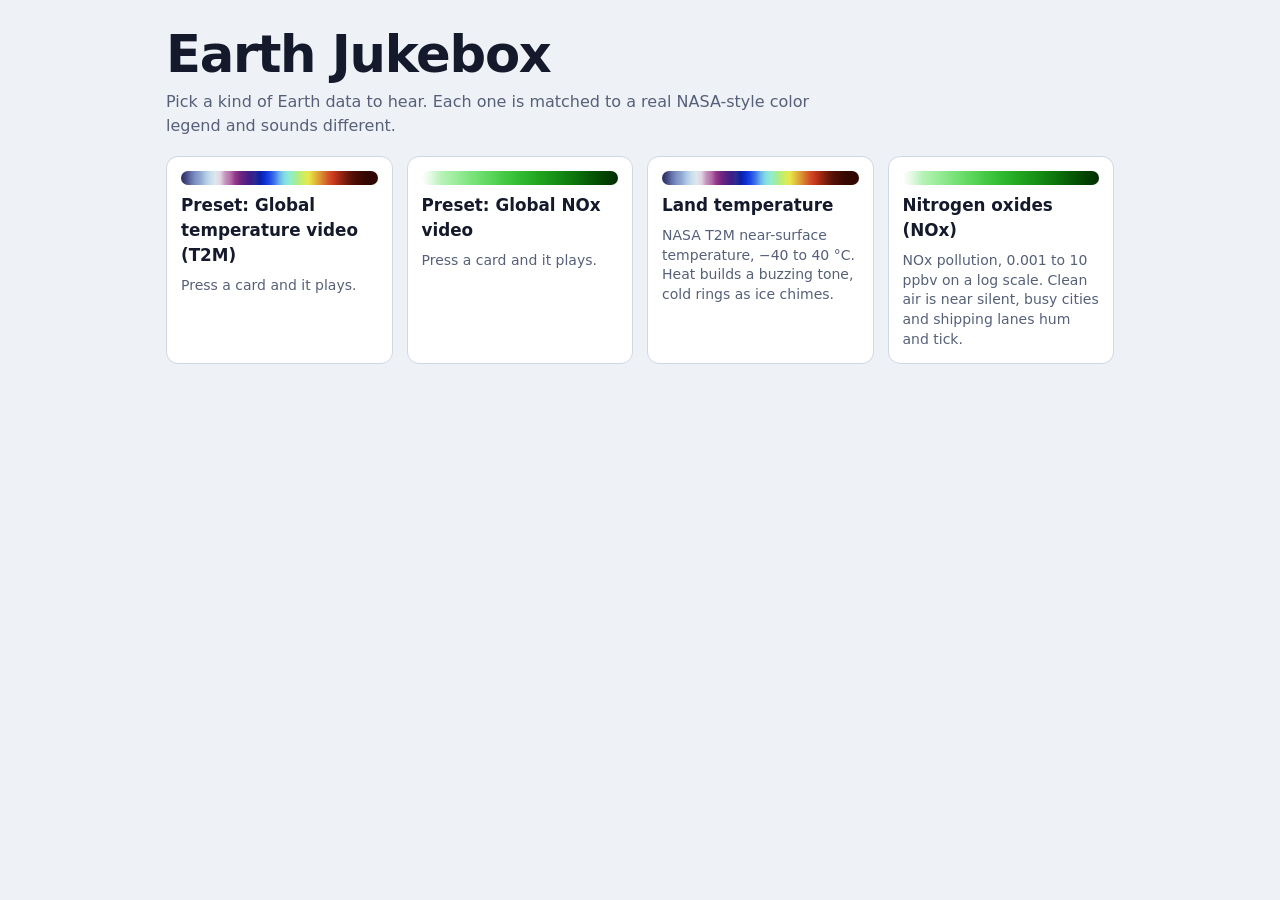
==== commit 525900b7: "Add files via upload" ====
--- a/index.html
+++ b/index.html
@@ -7,6 +7,7 @@
 <link rel="stylesheet" href="style.css">
 </head>
 <body>
+<a class="skip" href="#play">Skip to playback controls</a>
 <main>
   <!-- ---------- Main menu: pick a map type ---------- -->
   <section id="menu">
@@ -25,28 +26,29 @@
 
   <p class="lead">Hot or heavy areas glow into a warm, buzzing tone. Cold or wet areas ring or fall as drops. A line sweeps west to east and plays what it passes over.</p>
 
-  <!-- Scene buttons are created by app.js from the list in scenes.js -->
-  <div class="scenes" id="scenes" role="group" aria-label="Choose a visualization"></div>
-
   <!-- Two panes side by side: the big SOURCE picture, and the small pixelated grid the app actually analyzes -->
   <div class="stage">
     <figure class="pane">
-      <div class="view" id="viewBox">
-        <canvas id="view" width="640" height="320"></canvas>
+      <div class="view" id="viewBox" aria-label="Source picture">
+        <canvas id="view" width="640" height="320" role="img" aria-label="Source picture. Use Describe scene for a text description."></canvas>
         <div class="ph" id="ph"></div>   <!-- sweep line -->
         <div class="sel" id="sel"></div> <!-- chosen-area box -->
       </div>
-      <figcaption>Source: your picture or video. The sound comes from the area under the white line or box.</figcaption>
+      <figcaption>Source: load your own picture or video below. The sound comes from the area under the white line or box.</figcaption>
+      <div class="spectrum" id="spectrum">
+        <div class="spechead"><span>Sounds playing now</span><span id="specHint">Press Play to see them move.</span></div>
+        <div id="specRows"></div>
+      </div>
     </figure>
     <figure class="pane">
       <div class="pixrow">
         <div class="pixbox">
           <!-- This canvas is only 64×14 real pixels; CSS enlarges it without smoothing so you can see them -->
-          <canvas id="pix" width="64" height="14"></canvas>
+          <canvas id="pix" width="64" height="14" aria-hidden="true"></canvas>
           <div class="ph" id="ph2"></div> <!-- sweep line, mirrored from the source -->
         </div>
         <!-- Little bar meter, one bar per grid row: warm = heat, blue = rain -->
-        <div class="mwrap"><canvas id="meter" width="56" height="320"></canvas></div>
+        <div class="mwrap"><canvas id="meter" width="56" height="320" aria-hidden="true"></canvas></div>
       </div>
       <figcaption id="pixCap">What the app hears: the whole frame shrunk to a 64 × 14 grid. Each row is a note.</figcaption>
     </figure>
@@ -63,7 +65,14 @@
     <div class="legendbar" id="legendBar"></div>
     <div class="legendticks" id="legendTicks"></div>
   </div>
-  <p class="cap" id="cap"></p>
+  <p class="desc" id="desc"></p>
+  <div class="sr" id="sr" role="status" aria-live="polite"></div>
+  <div class="tools">
+    <button id="describe">Describe scene (D)</button>
+    <button id="keyScale">Hear the note scale</button>
+    <button id="keyWarm">Hear the warm tone</button>
+  </div>
+  <p class="cap" id="cap" aria-live="polite"></p>
   <p class="cap" id="hint"></p>
 
   <div class="panel">
@@ -74,21 +83,64 @@
         <option value="sweep">Sweep across the frame</option>
         <option value="area">Listen to a chosen area</option>
       </select></div>
-    <div class="f"><span>Your own frame</span><button id="pick">Load image or video</button><input type="file" id="file" accept="image/*,video/*"></div>
+    <div class="f"><span>Source media</span><button id="pick">Load image or video</button><input type="file" id="file" accept="image/*,video/*,.heic,.heif,.mov,.mp4,.webm">
+      <button id="cam">Take photo or video</button><input type="file" id="camFile" accept="image/*,video/*" capture="environment"></div>
     <div class="f"><label for="dur">Sweep time: <b id="durO">16 s</b></label><input type="range" id="dur" min="6" max="40" step="1" value="16"></div>
     <div class="f"><label for="vol">Volume</label><input type="range" id="vol" min="0" max="1" step="0.01" value="0.7"></div>
+    <div class="f">
+      <span>Upload a legend</span>
+      <button id="legendPick">Upload legend image</button>
+      <input type="file" id="legendFile" accept="image/*">
+      <div class="legendrange" id="legendRange" style="display:none">
+        <label>Min <input type="number" id="legendMin" step="any" value="0"></label>
+        <label>Max <input type="number" id="legendMax" step="any" value="1"></label>
+      </div>
+    </div>
   </div>
+  <p class="cap" id="legendCap" aria-live="polite"></p>
+
+  <!-- ---------- Layer toggles: Notes / Instruments / Scene ---------- -->
+  <!-- Buttons are built by app.js from the TOGGLES list; this just lays out the three groups. -->
+  <div class="layers">
+    <div class="layergroup">
+      <span class="layerlabel">Notes</span>
+      <div class="togglerow" id="toggles-notes"></div>
+    </div>
+    <div class="layergroup">
+      <span class="layerlabel">Instruments</span>
+      <div class="togglerow" id="toggles-instruments"></div>
+    </div>
+    <div class="layergroup">
+      <span class="layerlabel">Scene</span>
+      <div class="togglerow" id="toggles-scene"></div>
+    </div>
+  </div>
+  <p class="status">
+    Notes playing: <b id="statusNotes">–</b><br>
+    Instruments playing: <b id="statusInstruments">–</b><br>
+    Scene: <b id="statusScene">–</b>
+  </p>
 
   <h2>How the sound is made</h2>
   <dl>
     <dt>Temperature maps</dt><dd>Each pixel is matched to the closest color on the NASA T2M legend, which gives a temperature from −40 to 40 °C. Warm temperatures feed a pad of two saw waves that gets louder, buzzier, brighter and faster as it heats up. Cold temperatures ring as glassy ice chimes over a bed of wind. Around 5 °C both are silent, so mild areas are the quietest.</dd>
     <dt>Heat and rain maps</dt><dd>The original rule: red, orange and yellow count as heat and play the same buzzing pad. Blue counts as rain and falls as short drips in a shared reverb.</dd>
-    <dt>Top to bottom</dt><dd>Every row is a note of an A pentatonic scale, north high and south low.</dd>
+    <dt>Top to bottom</dt><dd>Every row is a note of an A pentatonic scale, north high and south low. Land temperature and rain use the minor scale (darker, more tense). Sea temperature, snow and the red and blue rule use the major scale (brighter, more open).</dd>
     <dt>West to east</dt><dd>The playhead moves across the frame and pans the sound left to right. A quiet drone keeps calm regions from going silent.</dd>
     <dt>Chosen area</dt><dd>In area mode only the boxed region is analyzed, stretched onto the same grid.</dd>
-    <dt>Real frames</dt><dd>The built-in scenes are stylized stand-ins. Load a frame or clip from NASA’s Earth Information Center to use real data. Colors that are not on the legend, such as grey borders, labels and the grey bars around a small picture, make no sound.</dd>
+    <dt>Real frames</dt><dd>Load a frame or clip from NASA’s Earth Information Center, or any picture or video, with "Source media". Colors that are not on the legend, such as grey borders, labels and the grey bars around a small picture, make no sound.</dd>
+    <dt>Your own legend</dt><dd>"Upload a legend image" reads any color-bar picture: it finds the bar, samples its colors, and guesses whether it is a smooth gradient or a row of distinct steps. Tell it what the lowest and highest values mean and it becomes a new map type, sonified the same way.</dd>
+    <dt>Layer toggles</dt><dd>Notes mutes the row data itself (Warm or Cold); Instruments mutes a specific voice (Pad, Drops, Noise bed, Drone) however the data looks; Scene mutes everything the picture drives at once, leaving only the drone.</dd>
   </dl>
 
+  <h2>Why Earth sounds like this</h2>
+  <p class="lead">Climate change is mostly shown as pictures, which leaves out people who cannot see them. This jukebox turns the same NASA frames into sound, so heat waves, storms and ice can be heard as well as seen. Hotter air buzzes louder and faster. Heavier rain falls thicker and brings thunder. Colder water rings quieter and slower. A heat dome sounds urgent and a polar sea sounds still, which is the point.</p>
+  <h2>Using it without sight</h2>
+  <dl>
+    <dt>Keys</dt><dd>D describes the scene in words. P plays and stops. Arrow keys move the listening box in area mode; Shift with arrows resizes it.</dd>
+    <dt>Sound key</dt><dd>Press "Hear the note scale" and "Hear the warm tone" first. They teach the two sounds you will hear in whichever map is open.</dd>
+    <dt>Vibration</dt><dd>On a phone, switch on "Vibrate" under Scene. Longer buzzes mean more heat.</dd>
+  </dl>
   </section>
 </main>
 
@@ -96,9 +148,12 @@
 <script src="js/config.js"></script>
 <script src="js/legend.js"></script>
 <script src="js/maps.js"></script>
-<script src="js/scenes.js"></script>
+<script src="js/legend-upload.js"></script>
 <script src="js/analysis.js"></script>
+<script src="js/sweeping.js"></script>
 <script src="js/audio.js"></script>
+<script src="js/spectrum.js"></script>
+<script src="js/generated-presets.js"></script>
 <script src="js/app.js"></script>
 </body>
 </html>
--- a/style.css
+++ b/style.css
@@ -12,9 +12,10 @@
 .lead{max-width:64ch;color:var(--mut);margin:0 0 18px}
 
 /* ---------- Scene buttons and general controls ---------- */
-.scenes{display:flex;gap:8px;flex-wrap:wrap;margin-bottom:14px}
+.togglerow{display:flex;gap:8px;flex-wrap:wrap}
 button,select{font:inherit;color:var(--ink);background:var(--panel);border:1px solid var(--line);border-radius:8px;padding:8px 12px;cursor:pointer}
-.scenes button[aria-pressed="true"]{border-color:var(--acc);box-shadow:inset 0 0 0 1px var(--acc);font-weight:600} /* selected scene */
+.togglerow button[aria-pressed="true"]{border-color:var(--acc);box-shadow:inset 0 0 0 1px var(--acc);font-weight:600} /* layer is ON */
+.togglerow button[aria-pressed="false"]{opacity:.55} /* layer is muted */
 button.go{background:var(--acc);border-color:var(--acc);color:var(--on);font-weight:600}                          /* Play button */
 input[type=range]{width:100%;accent-color:var(--acc)}
 button:focus-visible,select:focus-visible,input:focus-visible{outline:2px solid var(--acc);outline-offset:2px}
@@ -71,3 +72,38 @@
 .apphead{display:flex;align-items:center;gap:14px;margin-bottom:4px}
 .apphead h1{font-size:clamp(1.5rem,4vw,2.2rem);margin:0}
 #menuBtn{flex:none}
+
+/* ---------- Layer toggles + status line ---------- */
+.layers{margin-top:16px;background:var(--panel);border:1px solid var(--line);border-radius:10px;padding:14px;display:grid;grid-template-columns:repeat(auto-fit,minmax(200px,1fr));gap:14px}
+.layergroup{display:flex;flex-direction:column;gap:6px}
+.layerlabel{font-size:.875rem;color:var(--mut)}
+.status{font-size:.875rem;color:var(--mut);margin:10px 0 0;line-height:1.6}
+.status b{color:var(--ink);font-weight:600}
+
+/* ---------- Legend upload ---------- */
+.legendrange{display:flex;gap:10px;margin-top:4px}
+.legendrange label{display:flex;align-items:center;gap:6px;font-size:.8rem;color:var(--mut)}
+.legendrange input{width:70px;font:inherit;color:var(--ink);background:var(--bg);border:1px solid var(--line);border-radius:6px;padding:4px 6px}
+
+/* ---------- Accessibility ---------- */
+.sr{position:absolute;width:1px;height:1px;overflow:hidden;clip:rect(0 0 0 0);white-space:nowrap}
+.skip{position:absolute;left:8px;top:-60px;background:var(--acc);color:var(--on);padding:8px 12px;border-radius:8px;z-index:9}
+.skip:focus{top:8px}
+.desc{margin:10px 0 0;max-width:72ch;color:var(--ink)}
+.tools{display:flex;gap:8px;flex-wrap:wrap;margin-top:10px}
+.view:focus-visible{outline:3px solid var(--acc);outline-offset:2px}
+.card:focus-visible{outline:3px solid var(--acc);outline-offset:2px}
+button{min-height:44px} /* comfortable touch and switch targets */
+@media (prefers-reduced-motion:reduce){*{scroll-behavior:auto!important;transition:none!important}}
+@media (forced-colors:active){.ph,.sel{border:2px solid CanvasText}}
+
+/* ---------- Sounds playing now (spectrum panel) ---------- */
+.spectrum{margin-top:10px;background:var(--panel);border:1px solid var(--line);border-radius:10px;padding:10px 12px}
+.spechead{display:flex;justify-content:space-between;gap:8px;font-size:.875rem;color:var(--mut);margin-bottom:4px}
+.srow{display:grid;grid-template-columns:92px minmax(0,1fr) auto;gap:10px;align-items:center;padding:3px 0}
+.slabel{display:flex;flex-direction:column;line-height:1.2;min-width:0}
+.slabel small{color:var(--mut);font-size:.72rem}
+.srow canvas{display:block;width:100%;height:32px}
+.srow.off .slabel{opacity:.55}
+.smute{min-width:76px}
+.smute[aria-pressed="true"]{border-color:var(--acc);box-shadow:inset 0 0 0 1px var(--acc);font-weight:600}
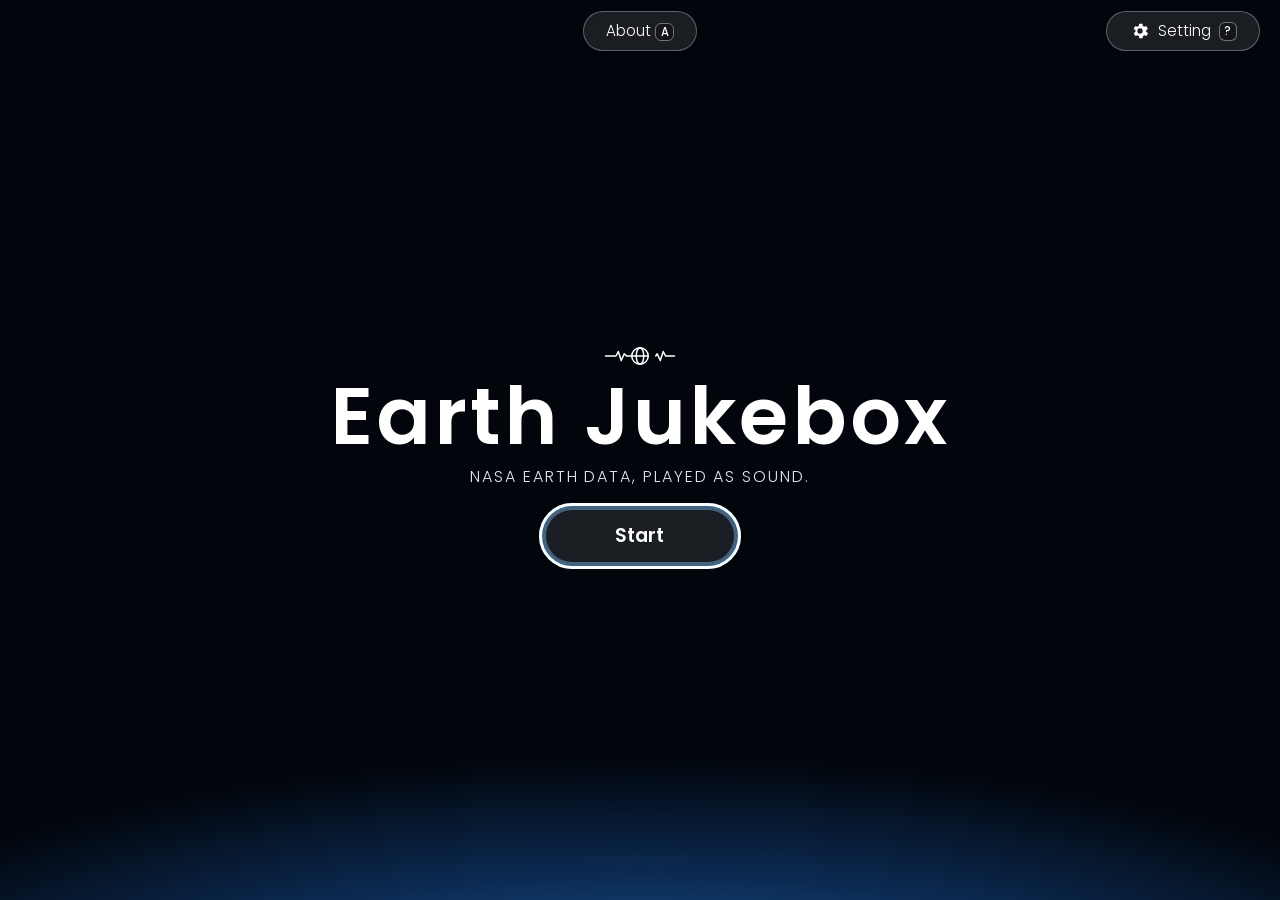
==== commit cf432cd5: "Add files via upload" ====
--- a/index.html
+++ b/index.html
@@ -4,156 +4,136 @@
 <meta charset="utf-8">
 <meta name="viewport" content="width=device-width, initial-scale=1, viewport-fit=cover">
 <title>Earth Jukebox</title>
+<link rel="preconnect" href="https://fonts.googleapis.com"><link rel="preconnect" href="https://fonts.gstatic.com" crossorigin>
+<link href="https://fonts.googleapis.com/css2?family=Poppins:wght@300;400;500;600;700&display=swap" rel="stylesheet">
 <link rel="stylesheet" href="style.css">
 </head>
-<body>
-<a class="skip" href="#play">Skip to playback controls</a>
-<main>
-  <!-- ---------- Main menu: pick a map type ---------- -->
-  <section id="menu">
+<body class="home">
+<a class="skip" href="#main">Skip to the playlist</a>
+
+<header class="bar">
+  <svg class="logo" viewBox="0 0 96 32" fill="none" stroke="currentColor" stroke-width="2" stroke-linecap="round" stroke-linejoin="round" aria-hidden="true"><circle cx="48" cy="16" r="11"/><ellipse cx="48" cy="16" rx="5" ry="11"/><path d="M37 16h22M2 16h14l3-6 4 12 4-9 3 3h6M94 16H82l-3-6-4 12-4-9-2 3"/></svg>
+  <button id="aboutBtn" type="button" class="btn pill" aria-keyshortcuts="A">About <kbd>A</kbd></button>
+  <button id="helpBtn" type="button" class="btn pill" aria-keyshortcuts="?"><svg width="20" height="20" viewBox="0 0 24 24" fill="currentColor" fill-rule="evenodd" aria-hidden="true"><path d="M19.4 13a7.5 7.5 0 0 0 0-2l2.1-1.6-2-3.5-2.5 1a7.4 7.4 0 0 0-1.7-1L15 3.3h-4l-.4 2.6a7.4 7.4 0 0 0-1.7 1l-2.5-1-2 3.5L6.6 11a7.5 7.5 0 0 0 0 2l-2.1 1.6 2 3.5 2.5-1c.5.4 1.1.8 1.7 1l.4 2.6h4l.4-2.6c.6-.2 1.2-.6 1.7-1l2.5 1 2-3.5zM12 8.8a3.2 3.2 0 1 0 0 6.4 3.2 3.2 0 0 0 0-6.4z"/></svg> Setting <kbd>?</kbd></button>
+</header>
+
+<div class="views">
+
+  <!-- ---------- Landing ---------- -->
+  <section id="landing" class="landing" aria-label="Welcome">
+    <svg class="logo" viewBox="0 0 96 32" fill="none" stroke="currentColor" stroke-width="2" stroke-linecap="round" stroke-linejoin="round" aria-hidden="true"><circle cx="48" cy="16" r="11"/><ellipse cx="48" cy="16" rx="5" ry="11"/><path d="M37 16h22M2 16h14l3-6 4 12 4-9 3 3h6M94 16H82l-3-6-4 12-4-9-2 3"/></svg>
     <h1>Earth Jukebox</h1>
-    <p class="lead">Pick a kind of Earth data to hear. Each one is matched to a real NASA-style color legend and sounds different.</p>
-    <div class="cards" id="menuCards"></div>
-    <!-- Cards are built by app.js from the list in maps.js -->
+    <p class="tag">NASA Earth data, played as sound.</p>
+    <button id="homeStart" type="button" class="btn pill big">Start</button>
   </section>
 
-  <!-- ---------- The jukebox itself (hidden until a card is chosen) ---------- -->
-  <section id="app" style="display:none">
-    <div class="apphead">
-      <button id="menuBtn">&larr; Menu</button>
-      <h1 id="appTitle">Earth Jukebox</h1>
+  <!-- ---------- Playlist: one track at a time ---------- -->
+  <main id="main" class="wrap">
+    <div id="top" class="top">
+      <div class="carousel">
+        <button id="prev" type="button" class="arrow" aria-label="Previous track" aria-keyshortcuts="ArrowLeft"><svg width="28" height="28" viewBox="0 0 24 24" fill="none" stroke="currentColor" stroke-width="2" stroke-linecap="round" stroke-linejoin="round" aria-hidden="true"><path d="M15 5l-7 7 7 7"/></svg></button>
+        <div class="mid">
+          <section id="blurb" class="blurb slide glass" aria-label="Selected track">
+            <button id="exitMenu" type="button" class="exit" aria-keyshortcuts="Escape"><svg width="20" height="20" viewBox="0 0 20 20" aria-hidden="true"><circle cx="10" cy="10" r="10" fill="currentColor"/><path d="M11.5 5.5L7 10l4.5 4.5" stroke="#0a1220" stroke-width="2" fill="none" stroke-linecap="round" stroke-linejoin="round"/></svg> Exit <kbd>Esc</kbd></button>
+            <h2 id="pTitle">Loading</h2>
+            <div class="gradbox" id="pBar" aria-hidden="true"></div>
+            <div class="legendticks" id="pTicks" aria-hidden="true"></div>
+            <p id="pDesc"></p>
+            <p id="pIdx" aria-live="polite"></p>
+          </section>
+        </div>
+        <button id="next" type="button" class="arrow" aria-label="Next track" aria-keyshortcuts="ArrowRight"><svg width="28" height="28" viewBox="0 0 24 24" fill="none" stroke="currentColor" stroke-width="2" stroke-linecap="round" stroke-linejoin="round" aria-hidden="true"><path d="M9 5l7 7-7 7"/></svg></button>
+      </div>
+      <button id="start" type="button" class="btn pri pill big" aria-keyshortcuts="Enter"><svg width="20" height="20" viewBox="0 0 14 14" fill="currentColor" aria-hidden="true"><path d="M3 1.5v11l9-5.5z"/></svg><span>Play</span></button>
+      <p class="cap center" id="pNote"></p>
+    </div>
+  </main>
+
+  <!-- ---------- Player: one glass panel, no scrolling ---------- -->
+  <div id="panel" class="panel">
+    <div class="topline">
+      <button id="tPrev" type="button" class="btn icon" aria-label="Previous track" aria-keyshortcuts="ArrowLeft">&lsaquo;</button>
+      <h2 class="ptitle" id="appTitle">Earth Jukebox</h2>
+      <button id="tNext" type="button" class="btn icon" aria-label="Next track" aria-keyshortcuts="ArrowRight">&rsaquo;</button>
+      <button id="back" type="button" class="btn sm" aria-label="Back to the playlist" aria-keyshortcuts="Escape"><svg width="20" height="20" viewBox="0 0 20 20" aria-hidden="true"><circle cx="10" cy="10" r="10" fill="currentColor"/><path d="M11.5 5.5L7 10l4.5 4.5" stroke="#0a1220" stroke-width="2" fill="none" stroke-linecap="round" stroke-linejoin="round"/></svg> Exit <kbd>Esc</kbd></button>
     </div>
 
-  <p class="lead">Hot or heavy areas glow into a warm, buzzing tone. Cold or wet areas ring or fall as drops. A line sweeps west to east and plays what it passes over.</p>
+    <div class="stage">
+      <div class="left">
+        <div class="view" id="viewBox">
+          <canvas id="view" width="640" height="320" role="img" aria-label="Source picture. Press D for a text description."></canvas>
+          <div class="ph" id="ph"></div>
+        </div>
+        <div class="spectrum card" id="spectrum">
+          <div class="spechead"><span>Sounds playing now</span><span id="specHint">Press Play</span></div>
+          <div id="specRows"></div>
+        </div>
+      </div>
 
-  <!-- Two panes side by side: the big SOURCE picture, and the small pixelated grid the app actually analyzes -->
-  <div class="stage">
-    <figure class="pane">
-      <div class="view" id="viewBox" aria-label="Source picture">
-        <canvas id="view" width="640" height="320" role="img" aria-label="Source picture. Use Describe scene for a text description."></canvas>
-        <div class="ph" id="ph"></div>   <!-- sweep line -->
-        <div class="sel" id="sel"></div> <!-- chosen-area box -->
-      </div>
-      <figcaption>Source: load your own picture or video below. The sound comes from the area under the white line or box.</figcaption>
-      <div class="spectrum" id="spectrum">
-        <div class="spechead"><span>Sounds playing now</span><span id="specHint">Press Play to see them move.</span></div>
-        <div id="specRows"></div>
-      </div>
-    </figure>
-    <figure class="pane">
-      <div class="pixrow">
+      <div class="side card">
         <div class="pixbox">
-          <!-- This canvas is only 64×14 real pixels; CSS enlarges it without smoothing so you can see them -->
           <canvas id="pix" width="64" height="14" aria-hidden="true"></canvas>
-          <div class="ph" id="ph2"></div> <!-- sweep line, mirrored from the source -->
+          <div class="ph" id="ph2"></div>
         </div>
-        <!-- Little bar meter, one bar per grid row: warm = heat, blue = rain -->
-        <div class="mwrap"><canvas id="meter" width="56" height="320" aria-hidden="true"></canvas></div>
-      </div>
-      <figcaption id="pixCap">What the app hears: the whole frame shrunk to a 64 × 14 grid. Each row is a note.</figcaption>
-    </figure>
-  </div>
-
-  <div class="read">
-    <span class="h"><span id="lh">Warm</span> <b id="rh">0%</b></span>
-    <span class="w"><span id="lw">Cold</span> <b id="rw">0%</b></span>
-    <span id="avgWrap"><span id="avgLabel">Average</span> <b id="ra">–</b></span>
-    <span>Tempo <b id="rt">0</b> BPM</span>
-  </div>
-  <!-- Legend strip (temperature mode). The colours are filled in by app.js from legend.js -->
-  <div class="legend" id="legendBox">
-    <div class="legendbar" id="legendBar"></div>
-    <div class="legendticks" id="legendTicks"></div>
-  </div>
-  <p class="desc" id="desc"></p>
-  <div class="sr" id="sr" role="status" aria-live="polite"></div>
-  <div class="tools">
-    <button id="describe">Describe scene (D)</button>
-    <button id="keyScale">Hear the note scale</button>
-    <button id="keyWarm">Hear the warm tone</button>
-  </div>
-  <p class="cap" id="cap" aria-live="polite"></p>
-  <p class="cap" id="hint"></p>
-
-  <div class="panel">
-    <div class="f"><label for="dtype">Map type</label><select id="dtype"></select></div>
-    <div class="f"><span>Playback</span><button class="go" id="play" aria-pressed="false">Play</button></div>
-    <div class="f"><label for="mode">Listening mode</label>
-      <select id="mode">
-        <option value="sweep">Sweep across the frame</option>
-        <option value="area">Listen to a chosen area</option>
-      </select></div>
-    <div class="f"><span>Source media</span><button id="pick">Load image or video</button><input type="file" id="file" accept="image/*,video/*,.heic,.heif,.mov,.mp4,.webm">
-      <button id="cam">Take photo or video</button><input type="file" id="camFile" accept="image/*,video/*" capture="environment"></div>
-    <div class="f"><label for="dur">Sweep time: <b id="durO">16 s</b></label><input type="range" id="dur" min="6" max="40" step="1" value="16"></div>
-    <div class="f"><label for="vol">Volume</label><input type="range" id="vol" min="0" max="1" step="0.01" value="0.7"></div>
-    <div class="f">
-      <span>Upload a legend</span>
-      <button id="legendPick">Upload legend image</button>
-      <input type="file" id="legendFile" accept="image/*">
-      <div class="legendrange" id="legendRange" style="display:none">
-        <label>Min <input type="number" id="legendMin" step="any" value="0"></label>
-        <label>Max <input type="number" id="legendMax" step="any" value="1"></label>
+        <p class="cap">What the app hears: the frame as a 64 × 14 grid. Each row is a note.</p>
+        <div class="legend">
+          <div class="legendbar" id="legendBar"></div>
+          <div class="legendticks" id="legendTicks"></div>
+        </div>
+        <div class="legendrange" id="legendRange" hidden>
+          <label>Min <input type="number" id="legendMin" step="any" value="0"></label>
+          <label>Max <input type="number" id="legendMax" step="any" value="1"></label>
+        </div>
+        <div class="read">
+          <span class="h"><span id="lh">Warm</span> <b id="rh">0%</b></span>
+          <span class="w"><span id="lw">Cold</span> <b id="rw">0%</b></span>
+          <span><span id="avgLabel">Average</span> <b id="ra">–</b></span>
+          <span>Tempo <b id="rt">0</b> BPM</span>
+        </div>
+        <button id="describe" type="button" class="btn" aria-keyshortcuts="D">Describe <kbd>D</kbd></button>
       </div>
     </div>
-  </div>
-  <p class="cap" id="legendCap" aria-live="polite"></p>
 
-  <!-- ---------- Layer toggles: Notes / Instruments / Scene ---------- -->
-  <!-- Buttons are built by app.js from the TOGGLES list; this just lays out the three groups. -->
-  <div class="layers">
-    <div class="layergroup">
-      <span class="layerlabel">Notes</span>
-      <div class="togglerow" id="toggles-notes"></div>
-    </div>
-    <div class="layergroup">
-      <span class="layerlabel">Instruments</span>
-      <div class="togglerow" id="toggles-instruments"></div>
-    </div>
-    <div class="layergroup">
-      <span class="layerlabel">Scene</span>
-      <div class="togglerow" id="toggles-scene"></div>
+    <p class="cap" id="cap" aria-live="polite">Press ? for keyboard shortcuts.</p>
+
+    <div class="controls">
+      <button class="btn pri" id="play" type="button" aria-pressed="false" aria-keyshortcuts="Space P">Play</button>
+      <label class="slider">Volume <input type="range" id="vol" min="0" max="1" step="0.01" value="0.7"></label>
+      <label class="slider">Sweep <b id="spO">16 s</b><input type="range" id="speed" min="6" max="40" step="1" value="30"></label>
+      <button class="btn" id="pick" type="button" aria-keyshortcuts="O">Load image or video</button>
+      <button class="btn" id="cam" type="button">Take photo or video</button>
+      <button class="btn" id="legendPick" type="button" aria-keyshortcuts="L">Upload legend</button>
+      <input type="file" id="file" accept="image/*,video/*,.heic,.heif,.mov,.mp4,.webm">
+      <input type="file" id="camFile" accept="image/*,video/*" capture="environment">
+      <input type="file" id="legendFile" accept="image/*">
     </div>
   </div>
-  <p class="status">
-    Notes playing: <b id="statusNotes">–</b><br>
-    Instruments playing: <b id="statusInstruments">–</b><br>
-    Scene: <b id="statusScene">–</b>
-  </p>
+</div>
 
-  <h2>How the sound is made</h2>
-  <dl>
-    <dt>Temperature maps</dt><dd>Each pixel is matched to the closest color on the NASA T2M legend, which gives a temperature from −40 to 40 °C. Warm temperatures feed a pad of two saw waves that gets louder, buzzier, brighter and faster as it heats up. Cold temperatures ring as glassy ice chimes over a bed of wind. Around 5 °C both are silent, so mild areas are the quietest.</dd>
-    <dt>Heat and rain maps</dt><dd>The original rule: red, orange and yellow count as heat and play the same buzzing pad. Blue counts as rain and falls as short drips in a shared reverb.</dd>
-    <dt>Top to bottom</dt><dd>Every row is a note of an A pentatonic scale, north high and south low. Land temperature and rain use the minor scale (darker, more tense). Sea temperature, snow and the red and blue rule use the major scale (brighter, more open).</dd>
-    <dt>West to east</dt><dd>The playhead moves across the frame and pans the sound left to right. A quiet drone keeps calm regions from going silent.</dd>
-    <dt>Chosen area</dt><dd>In area mode only the boxed region is analyzed, stretched onto the same grid.</dd>
-    <dt>Real frames</dt><dd>Load a frame or clip from NASA’s Earth Information Center, or any picture or video, with "Source media". Colors that are not on the legend, such as grey borders, labels and the grey bars around a small picture, make no sound.</dd>
-    <dt>Your own legend</dt><dd>"Upload a legend image" reads any color-bar picture: it finds the bar, samples its colors, and guesses whether it is a smooth gradient or a row of distinct steps. Tell it what the lowest and highest values mean and it becomes a new map type, sonified the same way.</dd>
-    <dt>Layer toggles</dt><dd>Notes mutes the row data itself (Warm or Cold); Instruments mutes a specific voice (Pad, Drops, Noise bed, Drone) however the data looks; Scene mutes everything the picture drives at once, leaving only the drone.</dd>
-  </dl>
+<div class="sr" id="sr" role="status" aria-live="polite"></div>
 
-  <h2>Why Earth sounds like this</h2>
-  <p class="lead">Climate change is mostly shown as pictures, which leaves out people who cannot see them. This jukebox turns the same NASA frames into sound, so heat waves, storms and ice can be heard as well as seen. Hotter air buzzes louder and faster. Heavier rain falls thicker and brings thunder. Colder water rings quieter and slower. A heat dome sounds urgent and a polar sea sounds still, which is the point.</p>
-  <h2>Using it without sight</h2>
-  <dl>
-    <dt>Keys</dt><dd>D describes the scene in words. P plays and stops. Arrow keys move the listening box in area mode; Shift with arrows resizes it.</dd>
-    <dt>Sound key</dt><dd>Press "Hear the note scale" and "Hear the warm tone" first. They teach the two sounds you will hear in whichever map is open.</dd>
-    <dt>Vibration</dt><dd>On a phone, switch on "Vibrate" under Scene. Longer buzzes mean more heat.</dd>
-  </dl>
-  </section>
-</main>
+<dialog id="about" class="sheet" aria-labelledby="aboutT">
+  <button type="button" class="exit" data-close><svg width="20" height="20" viewBox="0 0 20 20" aria-hidden="true"><circle cx="10" cy="10" r="10" fill="currentColor"/><path d="M11.5 5.5L7 10l4.5 4.5" stroke="#0a1220" stroke-width="2" fill="none" stroke-linecap="round" stroke-linejoin="round"/></svg> Exit <kbd>Esc</kbd></button>
+  <h2 id="aboutT">About</h2>
+  <p>Earth Jukebox turns NASA Earth data video into sound, so heat, cold and pollution can be heard as well as seen.</p>
+  <h3>How it sounds</h3>
+  <p>Each frame is shrunk to a grid of 64 columns and 14 rows, and every pixel is matched to the closest color on the track's legend to recover its value. Each row is a note, with the north high and the south low.</p>
+  <p>A line sweeps from west to east and plays the three columns under it, panned from your left ear to your right. On the temperature map, warm areas play a buzzing pad and cold areas ring like ice. Colors that are not on the legend, such as borders and labels, make no sound, and a quiet drone keeps calm regions from going silent.</p>
+</dialog>
 
-<!-- Load order matters: each file uses the ones above it. -->
-<script src="js/config.js"></script>
-<script src="js/legend.js"></script>
-<script src="js/maps.js"></script>
-<script src="js/legend-upload.js"></script>
-<script src="js/analysis.js"></script>
-<script src="js/sweeping.js"></script>
-<script src="js/audio.js"></script>
-<script src="js/spectrum.js"></script>
-<script src="js/generated-presets.js"></script>
-<script src="js/app.js"></script>
+<dialog id="settings" class="sheet" aria-labelledby="setT">
+  <button type="button" class="exit" data-close><svg width="20" height="20" viewBox="0 0 20 20" aria-hidden="true"><circle cx="10" cy="10" r="10" fill="currentColor"/><path d="M11.5 5.5L7 10l4.5 4.5" stroke="#0a1220" stroke-width="2" fill="none" stroke-linecap="round" stroke-linejoin="round"/></svg> Exit <kbd>Esc</kbd></button>
+  <h2 id="setT">Setting</h2>
+  <h3 id="tsL">Text size <kbd>T</kbd></h3>
+  <div id="sizes" class="seg" role="radiogroup" aria-labelledby="tsL">
+    <button type="button" role="radio" aria-checked="true">Normal</button><button type="button" role="radio" aria-checked="false">Large</button><button type="button" role="radio" aria-checked="false">Extra large</button><button type="button" role="radio" aria-checked="false">Largest</button>
+  </div>
+  <h2 class="sub">Keyboard shortcuts</h2>
+  <div aria-live="polite"><h3 id="kTitle"></h3><table><caption class="sr">Shortcuts</caption><tbody id="kRows"></tbody></table></div>
+  <div class="pager"><button id="kBack" type="button" class="btn pri pill">Back</button><span id="kPage"></span><button id="kNext" type="button" class="btn pri pill">Next</button></div>
+</dialog>
+
+<script src="presets.js"></script>
+<script src="app.js"></script>
 </body>
 </html>
--- a/style.css
+++ b/style.css
@@ -1,109 +1,169 @@
-/* ---------- Colors: light theme by default, dark theme follows the device ---------- */
-:root{--bg:#eef1f6;--ink:#141a2b;--mut:#566079;--panel:#fff;--line:#cfd6e5;--acc:#5b3fd1;--on:#fff;--hot:#e5482a;--wet:#1f8bf0;color-scheme:light;box-sizing:border-box;padding-top:env(safe-area-inset-top,0px);padding-bottom:env(safe-area-inset-bottom,0px)}
-@media (prefers-color-scheme:dark){:root{--bg:#0b0f1e;--ink:#e7ebf7;--mut:#98a2c2;--panel:#151b31;--line:#29324f;--acc:#a99bff;--on:#120c33;--hot:#ff6a45;--wet:#4aa8ff;color-scheme:dark}}
+/* Earth Jukebox: the DANIG glass look. One dark theme over the Earth photo; the page never scrolls.
+   Sizes are in rem so the Text size setting scales the whole layout. */
+:root{--font:"Poppins",system-ui,-apple-system,"Segoe UI",Roboto,Arial,sans-serif;--accent:#5aa9ee;--on-accent:#04101f;
+  --glass:rgba(12,17,28,.52);--edge:rgba(255,255,255,.22);--panel:rgba(255,255,255,.07);--line:rgba(255,255,255,.2);--mut:#c9d3e2;
+  --hot:#ff6a45;--wet:#4aa8ff;--r:28px;--ease:cubic-bezier(.2,.8,.2,1);--reserve:25rem;color-scheme:dark}
+*,*::before,*::after{box-sizing:border-box}
+[hidden]{display:none!important}
+html{font-size:var(--fs,100%);height:100%;overflow:hidden;background:#02050b}
+body{margin:0;height:100%;max-width:100vw;overflow:hidden;display:flex;flex-direction:column;color:#fff;font:300 .95rem/1.45 var(--font);
+  padding-bottom:env(safe-area-inset-bottom,0px);
+  background:url(assets/earth.png) center bottom/cover no-repeat,radial-gradient(120% 55% at 50% 118%,#2b78c8 0%,#0b2a52 38%,transparent 62%),#02050b}
+body::before{content:"";position:fixed;inset:0;z-index:-1;background:linear-gradient(rgba(2,5,11,.3),rgba(2,5,11,.6));pointer-events:none}
+h1,h2,h3,p{margin:0}
+kbd{font:500 .75em var(--font);padding:0 .4em;border:1px solid rgba(255,255,255,.4);border-radius:6px;background:rgba(0,0,0,.3)}
+.cap{font-size:.8rem;color:var(--mut);white-space:nowrap;overflow:hidden;text-overflow:ellipsis}
+.cap.center{text-align:center}
 
-/* ---------- Page basics ---------- */
-html{background:var(--bg)}
-*,*::before,*::after{box-sizing:inherit}
-body{margin:0;background:var(--bg);color:var(--ink);font:16px/1.5 "Avenir Next","Segoe UI",system-ui,sans-serif}
-main{max-width:980px;margin:0 auto;padding:24px 16px 40px}
-h1{font-size:clamp(2rem,6vw,3.2rem);line-height:1.05;margin:0 0 8px;letter-spacing:-.025em}
-h2{font-size:1.1rem;margin:28px 0 8px}
-.lead{max-width:64ch;color:var(--mut);margin:0 0 18px}
+/* ---------- Glass surfaces and buttons ---------- */
+.glass,.sheet,.panel{background:var(--glass);border:1px solid var(--edge);-webkit-backdrop-filter:blur(22px) saturate(150%);backdrop-filter:blur(22px) saturate(150%);
+  box-shadow:0 24px 70px rgba(0,0,0,.4),inset 0 1px 0 rgba(255,255,255,.2)}
+.card{background:var(--panel);border:1px solid var(--line);border-radius:18px}
+button{font:inherit;color:inherit;cursor:pointer}
+.btn,.arrow{min-height:2.5rem;padding:.3rem 1.1rem;background:rgba(255,255,255,.1);border:1px solid rgba(255,255,255,.3);border-radius:999px;color:#fff;white-space:nowrap;
+  -webkit-backdrop-filter:blur(12px);backdrop-filter:blur(12px);transition:background .25s var(--ease),transform .25s var(--ease),border-color .25s,box-shadow .25s}
+.btn:hover,.arrow:hover{background:rgba(255,255,255,.2);border-color:#fff;transform:translateY(-1px)}
+.btn:active,.arrow:active{transform:scale(.97)}
+.btn:disabled{opacity:.45;cursor:default;transform:none}
+.btn.pri{background:var(--accent);border-color:var(--accent);color:var(--on-accent);font-weight:600;box-shadow:0 8px 28px rgba(90,169,238,.35)}
+.btn.pri:hover{background:#8cc4f5;border-color:#8cc4f5}
+.btn.pill{padding:.3rem 1.4rem}
+.btn.big{min-width:11.9rem;height:3.4rem;font-size:1.2rem;font-weight:600;display:inline-flex;align-items:center;justify-content:center;gap:.6rem}
+.btn.icon{width:2.5rem;padding:0;font-size:1.6rem;line-height:1}
+.btn.sm{display:inline-flex;align-items:center;gap:.5rem;padding:.2rem .8rem}
+.btn kbd{color:inherit;background:rgba(0,0,0,.25)}
+.btn.pri kbd{border-color:rgba(0,0,0,.45)}
+.arrow{width:3.25rem;height:3.25rem;padding:0;display:grid;place-items:center}
+#prev:hover{transform:translateX(-3px)}#next:hover{transform:translateX(3px)}
+input[type=range]{width:100%;accent-color:var(--accent);background:none;border:0}
+input[type=file]{display:none}
+:focus-visible{outline:3px solid #fff;outline-offset:3px;box-shadow:0 0 0 6px rgba(90,169,238,.6)}
+.skip{position:absolute;left:8px;top:-60px;background:var(--accent);color:var(--on-accent);padding:8px 12px;border-radius:8px;z-index:9}
+.skip:focus{top:8px}
+.sr{position:absolute;width:1px;height:1px;overflow:hidden;clip:rect(0 0 0 0);white-space:nowrap}
 
-/* ---------- Scene buttons and general controls ---------- */
-.togglerow{display:flex;gap:8px;flex-wrap:wrap}
-button,select{font:inherit;color:var(--ink);background:var(--panel);border:1px solid var(--line);border-radius:8px;padding:8px 12px;cursor:pointer}
-.togglerow button[aria-pressed="true"]{border-color:var(--acc);box-shadow:inset 0 0 0 1px var(--acc);font-weight:600} /* layer is ON */
-.togglerow button[aria-pressed="false"]{opacity:.55} /* layer is muted */
-button.go{background:var(--acc);border-color:var(--acc);color:var(--on);font-weight:600}                          /* Play button */
-input[type=range]{width:100%;accent-color:var(--acc)}
-button:focus-visible,select:focus-visible,input:focus-visible{outline:2px solid var(--acc);outline-offset:2px}
-input[type=file]{display:none} /* the real file input is hidden; the "Load" button opens it */
+/* ---------- Top bar: About centered, Setting at the right ---------- */
+.bar{display:grid;grid-template-columns:1fr auto 1fr;align-items:center;gap:.6rem;padding:calc(env(safe-area-inset-top,0px) + .7rem) 1.25rem .6rem}
+.bar .logo{justify-self:start;width:3.75rem;color:#fff}
+.bar #helpBtn{justify-self:end;display:inline-flex;align-items:center;gap:.5rem}
+.home .bar .logo{visibility:hidden}
+.views{flex:1;min-height:0;display:flex;flex-direction:column}
 
-/* ---------- Picture + meter ---------- */
-.stage{display:grid;grid-template-columns:minmax(0,1.8fr) minmax(0,1fr);gap:14px;align-items:start} /* source gets ~2/3 of the width, pixel grid ~1/3 */
-.pane{margin:0}
-.pane figcaption{font-size:.875rem;color:var(--mut);margin-top:6px}
-.pixrow{display:grid;grid-template-columns:1fr 36px;gap:8px}
-.pixbox{position:relative;aspect-ratio:2/1;border-radius:8px;overflow:hidden;border:1px solid var(--line);background:#0c1020}
-.pixbox canvas{display:block;width:100%;height:100%;image-rendering:pixelated} /* pixelated = hard-edged squares, no blur */
-@media (max-width:700px){.stage{grid-template-columns:1fr}.pane+.pane{width:70%}} /* phones: stack, grid still smaller than the source */
-.view{position:relative;aspect-ratio:2/1;background:#0c1020;border-radius:10px;overflow:hidden;border:1px solid var(--line)}
+/* ---------- Screens: landing, playlist, player ---------- */
+.landing,#panel{display:none}
+.home #main,.playing #main{display:none}
+.home .landing{display:flex;flex-direction:column;align-items:center;justify-content:center;text-align:center;flex:1;min-height:0;padding:0 1rem 6dvh;animation:rise .9s var(--ease) both}
+.playing #panel{display:flex}
+.landing .logo{width:4.5rem;color:#fff;margin-bottom:.4rem}
+.landing h1{font-size:clamp(2.2rem,min(10dvh,11vw),5rem);font-weight:600;letter-spacing:.04em;line-height:1.05}
+.landing .tag{margin:.4rem 0 1.3rem;font-size:clamp(.8rem,2.2dvh,1rem);letter-spacing:.12em;text-transform:uppercase;color:#dfe7f3}
+@keyframes rise{from{opacity:0;transform:translateY(14px)}}
+
+/* ---------- Playlist carousel ---------- */
+.wrap{flex:1;min-height:0;display:flex;flex-direction:column;justify-content:center}
+.top{display:flex;flex-direction:column;align-items:center;gap:clamp(10px,3dvh,26px);padding:0 1rem 4dvh}
+.carousel{display:grid;grid-template-columns:auto minmax(0,700px) auto;gap:clamp(8px,3vw,44px);align-items:center;justify-content:center;width:100%}
+.mid{min-width:0;display:flex;justify-content:center}
+.mid>*{width:100%}
+.slide{position:relative;padding:clamp(18px,4dvh,34px) clamp(18px,4vw,40px) clamp(16px,3dvh,26px);border-radius:var(--r);text-align:center;transition:opacity .28s var(--ease),transform .28s var(--ease)}
+.top.swap .slide{opacity:0;transform:translateY(8px) scale(.985)}
+.slide h2{font-size:clamp(1.15rem,3.4dvh,1.9rem);font-weight:600;margin:.25rem 5rem .9rem;line-height:1.2}
+.gradbox{height:clamp(48px,20dvh,250px);border-radius:22px;border:2px solid rgba(255,255,255,.85);box-shadow:inset 0 0 40px rgba(255,255,255,.12),0 10px 40px rgba(0,0,0,.35)}
+.slide .legendticks{padding:0 .4rem}
+#pDesc{margin-top:.9rem;color:#e8edf5;font-size:.95rem;display:-webkit-box;-webkit-line-clamp:4;-webkit-box-orient:vertical;overflow:hidden}
+#pIdx{margin-top:.5rem;color:var(--mut);font-size:.85rem;font-variant-numeric:tabular-nums}
+.exit{position:absolute;top:14px;right:16px;display:inline-flex;align-items:center;gap:.5rem;min-height:2.25rem;padding:2px 10px;background:none;border:0;border-radius:999px;color:#fff;font-weight:600;transition:background .2s}
+.exit:hover{background:rgba(255,255,255,.15)}
+
+/* ---------- Player: one big glass panel ---------- */
+.panel{flex-direction:column;gap:.5rem;margin:0 auto .6rem;width:min(1180px,calc(100% - 1.75rem));min-height:0;flex:1;border-radius:var(--r);padding:.8rem 1.2rem;animation:rise .5s var(--ease) both}
+.topline{display:flex;align-items:center;gap:.5rem}
+.ptitle{flex:1;min-width:0;text-align:center;font-size:clamp(1rem,2.8vw,1.5rem);font-weight:600;line-height:1.15;overflow:hidden;text-overflow:ellipsis;white-space:nowrap}
+.stage{flex:1;min-height:0;display:grid;grid-template-columns:minmax(0,1.8fr) minmax(0,1fr);gap:.7rem;align-items:start}
+.left{display:flex;flex-direction:column;gap:.5rem;min-width:0;align-items:center}
+.view{position:relative;width:min(100%,max(15rem,calc((100dvh - var(--reserve)) * 2)));aspect-ratio:2/1;background:#0c1020;border-radius:16px;overflow:hidden;border:1px solid rgba(255,255,255,.7)}
 .view canvas{display:block;width:100%;height:100%}
-.view.drop{outline:3px dashed var(--acc);outline-offset:-6px} /* shown while dragging a file over the picture */
-.ph{position:absolute;top:0;bottom:0;left:0;width:2px;background:#fff;box-shadow:0 0 12px 3px rgba(255,255,255,.8);display:none} /* sweep line */
-.sel{display:none;position:absolute;border:2px solid #fff;box-shadow:0 0 0 999px rgba(0,0,0,.5);pointer-events:none;left:30%;top:25%;width:40%;height:50%} /* chosen area; the big shadow dims everything outside it */
-.view.area{cursor:crosshair;touch-action:none}
-.view.area .sel{display:block} /* only visible in area mode */
-.mwrap{position:relative;background:var(--panel);border:1px solid var(--line);border-radius:10px;overflow:hidden}
-.mwrap canvas{position:absolute;inset:0;width:100%;height:100%}
-
-/* ---------- Readout, captions, control panel ---------- */
-.read{display:flex;gap:18px;flex-wrap:wrap;margin:10px 0 0;font-variant-numeric:tabular-nums}
+.view.drop{outline:3px dashed var(--accent);outline-offset:-6px}
+.ph{position:absolute;top:0;bottom:0;left:0;width:2px;background:#fff;box-shadow:0 0 12px 3px rgba(255,255,255,.8);display:none}
+.side{padding:.6rem;display:flex;flex-direction:column;gap:.5rem;min-width:0}
+.pixbox{position:relative;aspect-ratio:2/1;border-radius:12px;overflow:hidden;border:1px solid var(--line);background:#0c1020}
+.pixbox canvas{display:block;width:100%;height:100%;image-rendering:pixelated}
+.legendbar{height:.75rem;border-radius:6px;border:1px solid var(--line)}
+.legendticks{display:flex;justify-content:space-between;font-size:.72rem;color:var(--mut);font-variant-numeric:tabular-nums;margin-top:.15rem}
+.legendrange{display:flex;gap:.6rem}
+.legendrange label{display:flex;align-items:center;gap:.4rem;font-size:.8rem;color:var(--mut)}
+.legendrange input,.sheet input{font:inherit;color:#fff;background:rgba(0,0,0,.38);border:1px solid rgba(255,255,255,.35);border-radius:10px}
+.legendrange input{width:4.4rem;padding:.15rem .4rem}
+.read{display:flex;gap:.3rem .9rem;flex-wrap:wrap;font-size:.85rem;font-variant-numeric:tabular-nums}
 .read b{font-weight:600}
 .read .h{color:var(--hot)}.read .w{color:var(--wet)}
-.cap{font-size:.875rem;color:var(--mut);margin:6px 0 0}
-.panel{margin-top:16px;background:var(--panel);border:1px solid var(--line);border-radius:10px;padding:16px;display:grid;grid-template-columns:repeat(auto-fit,minmax(190px,1fr));gap:16px;align-items:end}
-.f{display:flex;flex-direction:column;gap:6px;min-width:0}
-.f>label,.f>span{font-size:.875rem;color:var(--mut)}
+.spectrum{width:100%;padding:.35rem .8rem}
+.spechead{display:flex;justify-content:space-between;font-size:.75rem;color:var(--mut)}
+.srow{display:grid;grid-template-columns:5rem minmax(0,1fr);gap:.6rem;align-items:center;height:1.4rem}
+.slabel{font-size:.78rem;font-weight:600;white-space:nowrap}
+.srow canvas{display:block;width:100%;height:1.25rem}
+.controls{display:flex;flex-wrap:wrap;gap:.5rem .9rem;align-items:center}
+.controls .btn.pri{min-width:5.5rem}
+.slider{display:flex;flex-direction:column;font-size:.78rem;color:var(--mut);flex:1 1 7.5rem;min-width:6rem}
+.slider b{color:#fff;font-weight:600;margin-left:.3rem}
 
-/* ---------- "How the sound is made" list ---------- */
-dl{display:grid;grid-template-columns:max-content 1fr;gap:6px 16px;margin:0;max-width:72ch}
-dt{font-weight:600}dd{margin:0;color:var(--mut)}
-@media (max-width:560px){dl{grid-template-columns:1fr}dd{margin-bottom:6px}}
+/* ---------- About and Setting sheets ---------- */
+.sheet{max-width:640px;width:calc(100% - 32px);padding:30px 34px;color:#fff;border-radius:var(--r);font-weight:300;max-height:calc(100dvh - 24px);overflow:auto}
+.sheet[open]{animation:pop .3s var(--ease)}
+.sheet::backdrop{background:rgba(2,5,11,.55);-webkit-backdrop-filter:blur(5px);backdrop-filter:blur(5px)}
+@keyframes pop{from{opacity:0;transform:translateY(12px) scale(.97)}}
+.sheet h2{text-align:center;font-size:1.7rem;font-weight:600;margin:0 0 .75rem}
+.sheet h2.sub{font-size:1.25rem;margin:1.4rem 0 .5rem}
+.sheet h3{text-align:center;font-size:1.05rem;font-weight:600;margin:.9rem 0 .5rem}
+.sheet p{margin:0 0 .65rem;line-height:1.55}
+.sheet .exit{top:18px;right:20px}
+.seg{display:flex;gap:2px;padding:4px;border-radius:999px;background:rgba(255,255,255,.92)}
+.seg button{flex:1;min-height:2.5rem;padding:4px 8px;border:0;border-radius:999px;background:none;color:#0a1220;font-weight:500;transition:background .25s var(--ease)}
+.seg button:hover{background:rgba(90,169,238,.25)}
+.seg button[aria-checked="true"]{background:var(--accent);font-weight:600}
+.sheet table{width:100%;border-collapse:collapse;min-height:13rem}
+.sheet td{border-top:1px solid var(--line);padding:.35rem 0}
+.sheet td:last-child{text-align:right;padding-left:1rem}
+.pager{display:flex;align-items:center;justify-content:center;gap:1.1rem;margin-top:.9rem}
+.pager .btn{min-width:6rem}
 
-/* ---------- Temperature legend strip ---------- */
-.legend{margin-top:12px;max-width:520px}
-.legendbar{height:14px;border-radius:7px;border:1px solid var(--line)}
-.legendticks{display:flex;justify-content:space-between;font-size:.75rem;color:var(--mut);font-variant-numeric:tabular-nums;margin-top:2px}
+/* ---------- Stars, in the sky only ---------- */
+html::before,html::after{content:"";position:fixed;inset:0;z-index:-2;pointer-events:none;-webkit-mask-image:linear-gradient(#000 38%,transparent 76%);mask-image:linear-gradient(#000 38%,transparent 76%)}
+html::before{background-image:radial-gradient(1px 1px at 20px 30px,#fff 50%,transparent),radial-gradient(1px 1px at 90px 70px,#dfe9ff 50%,transparent),radial-gradient(1.5px 1.5px at 150px 120px,#fff 50%,transparent),radial-gradient(1px 1px at 60px 160px,#fff 50%,transparent);
+  background-size:200px 200px,230px 230px,310px 310px,170px 170px;animation:twinkle 5s ease-in-out infinite alternate}
+html::after{background-image:radial-gradient(1px 1px at 40px 100px,#fff 50%,transparent),radial-gradient(2px 2px at 180px 40px,#cfe0ff 50%,transparent),radial-gradient(1px 1px at 110px 190px,#fff 50%,transparent);
+  background-size:260px 260px,370px 370px,190px 190px;animation:twinkle 7s ease-in-out -3s infinite alternate}
+@keyframes twinkle{from{opacity:.55}to{opacity:1}}
+@media (prefers-reduced-motion:reduce){*{transition:none!important}html::before,html::after,.landing,.panel{animation:none!important}}
+@media (forced-colors:active){.ph{border:2px solid CanvasText}}
 
-/* ---------- Main menu ---------- */
-#menu{padding-top:4px}
-.cards{display:grid;grid-template-columns:repeat(auto-fit,minmax(220px,1fr));gap:14px;margin-top:18px}
-.card{display:flex;flex-direction:column;align-items:stretch;gap:8px;text-align:left;background:var(--panel);
-  border:1px solid var(--line);border-radius:12px;padding:14px;cursor:pointer;font:inherit;color:var(--ink)}
-.card:hover{border-color:var(--acc)}
-.cardbar{display:block;height:14px;border-radius:7px}
-.cardname{font-weight:700;font-size:1.05rem}
-.cardblurb{color:var(--mut);font-size:.875rem;line-height:1.4}
-
-/* ---------- App header (shown once a map type is chosen) ---------- */
-.apphead{display:flex;align-items:center;gap:14px;margin-bottom:4px}
-.apphead h1{font-size:clamp(1.5rem,4vw,2.2rem);margin:0}
-#menuBtn{flex:none}
-
-/* ---------- Layer toggles + status line ---------- */
-.layers{margin-top:16px;background:var(--panel);border:1px solid var(--line);border-radius:10px;padding:14px;display:grid;grid-template-columns:repeat(auto-fit,minmax(200px,1fr));gap:14px}
-.layergroup{display:flex;flex-direction:column;gap:6px}
-.layerlabel{font-size:.875rem;color:var(--mut)}
-.status{font-size:.875rem;color:var(--mut);margin:10px 0 0;line-height:1.6}
-.status b{color:var(--ink);font-weight:600}
-
-/* ---------- Legend upload ---------- */
-.legendrange{display:flex;gap:10px;margin-top:4px}
-.legendrange label{display:flex;align-items:center;gap:6px;font-size:.8rem;color:var(--mut)}
-.legendrange input{width:70px;font:inherit;color:var(--ink);background:var(--bg);border:1px solid var(--line);border-radius:6px;padding:4px 6px}
-
-/* ---------- Accessibility ---------- */
-.sr{position:absolute;width:1px;height:1px;overflow:hidden;clip:rect(0 0 0 0);white-space:nowrap}
-.skip{position:absolute;left:8px;top:-60px;background:var(--acc);color:var(--on);padding:8px 12px;border-radius:8px;z-index:9}
-.skip:focus{top:8px}
-.desc{margin:10px 0 0;max-width:72ch;color:var(--ink)}
-.tools{display:flex;gap:8px;flex-wrap:wrap;margin-top:10px}
-.view:focus-visible{outline:3px solid var(--acc);outline-offset:2px}
-.card:focus-visible{outline:3px solid var(--acc);outline-offset:2px}
-button{min-height:44px} /* comfortable touch and switch targets */
-@media (prefers-reduced-motion:reduce){*{scroll-behavior:auto!important;transition:none!important}}
-@media (forced-colors:active){.ph,.sel{border:2px solid CanvasText}}
-
-/* ---------- Sounds playing now (spectrum panel) ---------- */
-.spectrum{margin-top:10px;background:var(--panel);border:1px solid var(--line);border-radius:10px;padding:10px 12px}
-.spechead{display:flex;justify-content:space-between;gap:8px;font-size:.875rem;color:var(--mut);margin-bottom:4px}
-.srow{display:grid;grid-template-columns:92px minmax(0,1fr) auto;gap:10px;align-items:center;padding:3px 0}
-.slabel{display:flex;flex-direction:column;line-height:1.2;min-width:0}
-.slabel small{color:var(--mut);font-size:.72rem}
-.srow canvas{display:block;width:100%;height:32px}
-.srow.off .slabel{opacity:.55}
-.smute{min-width:76px}
-.smute[aria-pressed="true"]{border-color:var(--acc);box-shadow:inset 0 0 0 1px var(--acc);font-weight:600}
+/* ---------- Phones and narrow windows ---------- */
+@media (max-width:640px){
+  :root{--reserve:42rem}
+  .bar{padding:calc(env(safe-area-inset-top,0px) + .5rem) .75rem .4rem}.bar .logo{width:2.75rem}.bar .btn kbd,.exit kbd{display:none}
+  .carousel{display:contents}
+  .top{display:grid;grid-template-columns:auto minmax(0,1fr) auto;grid-template-areas:"mid mid mid" "prev start next" "note note note";align-items:center;justify-items:center;row-gap:.75rem}
+  .mid{grid-area:mid;width:100%}#prev{grid-area:prev}#next{grid-area:next}#start{grid-area:start}#pNote{grid-area:note}
+  .arrow{width:2.9rem;height:2.9rem}
+  .btn.big{height:3rem;min-width:9.4rem;font-size:1.05rem}
+  .slide h2{margin:1.5rem 0 .6rem}
+  #pDesc{-webkit-line-clamp:3;font-size:.88rem}
+  .panel{width:calc(100% - 1rem);padding:.6rem;margin-bottom:.4rem}
+  .stage{grid-template-columns:1fr;gap:.4rem}
+  .side{display:grid;grid-template-columns:1fr 1fr;gap:.4rem .6rem}
+  .side .pixbox{grid-column:1}.side .cap{display:none}
+  .side .legend,.side .legendrange,.side .read,.side #describe{grid-column:2}
+  .btn{padding:.2rem .8rem;min-height:2.4rem}
+  .controls{gap:.4rem .6rem}.slider{flex-basis:45%}
+  .sheet{padding:18px;font-size:.85rem}.sheet h2{font-size:1.4rem}.sheet p{line-height:1.4}
+  .seg button{font-size:.75rem;padding:4px 2px}.sheet table{min-height:0}.sheet td{padding:.2rem 0;font-size:.8rem}
+}
+/* Short screens (landscape phones): drop what is not essential */
+@media (max-height:560px){
+  :root{--reserve:17rem}
+  .landing .tag{display:none}.landing .logo{width:3.25rem}
+  #pDesc{-webkit-line-clamp:2}.slide h2{margin-bottom:.5rem}
+  .cap,.spechead,.side .cap{display:none}
+  .read{font-size:.75rem}
+  .sheet{padding:14px 22px}.sheet table{min-height:0}.sheet td{padding:.1rem 0}
+}
